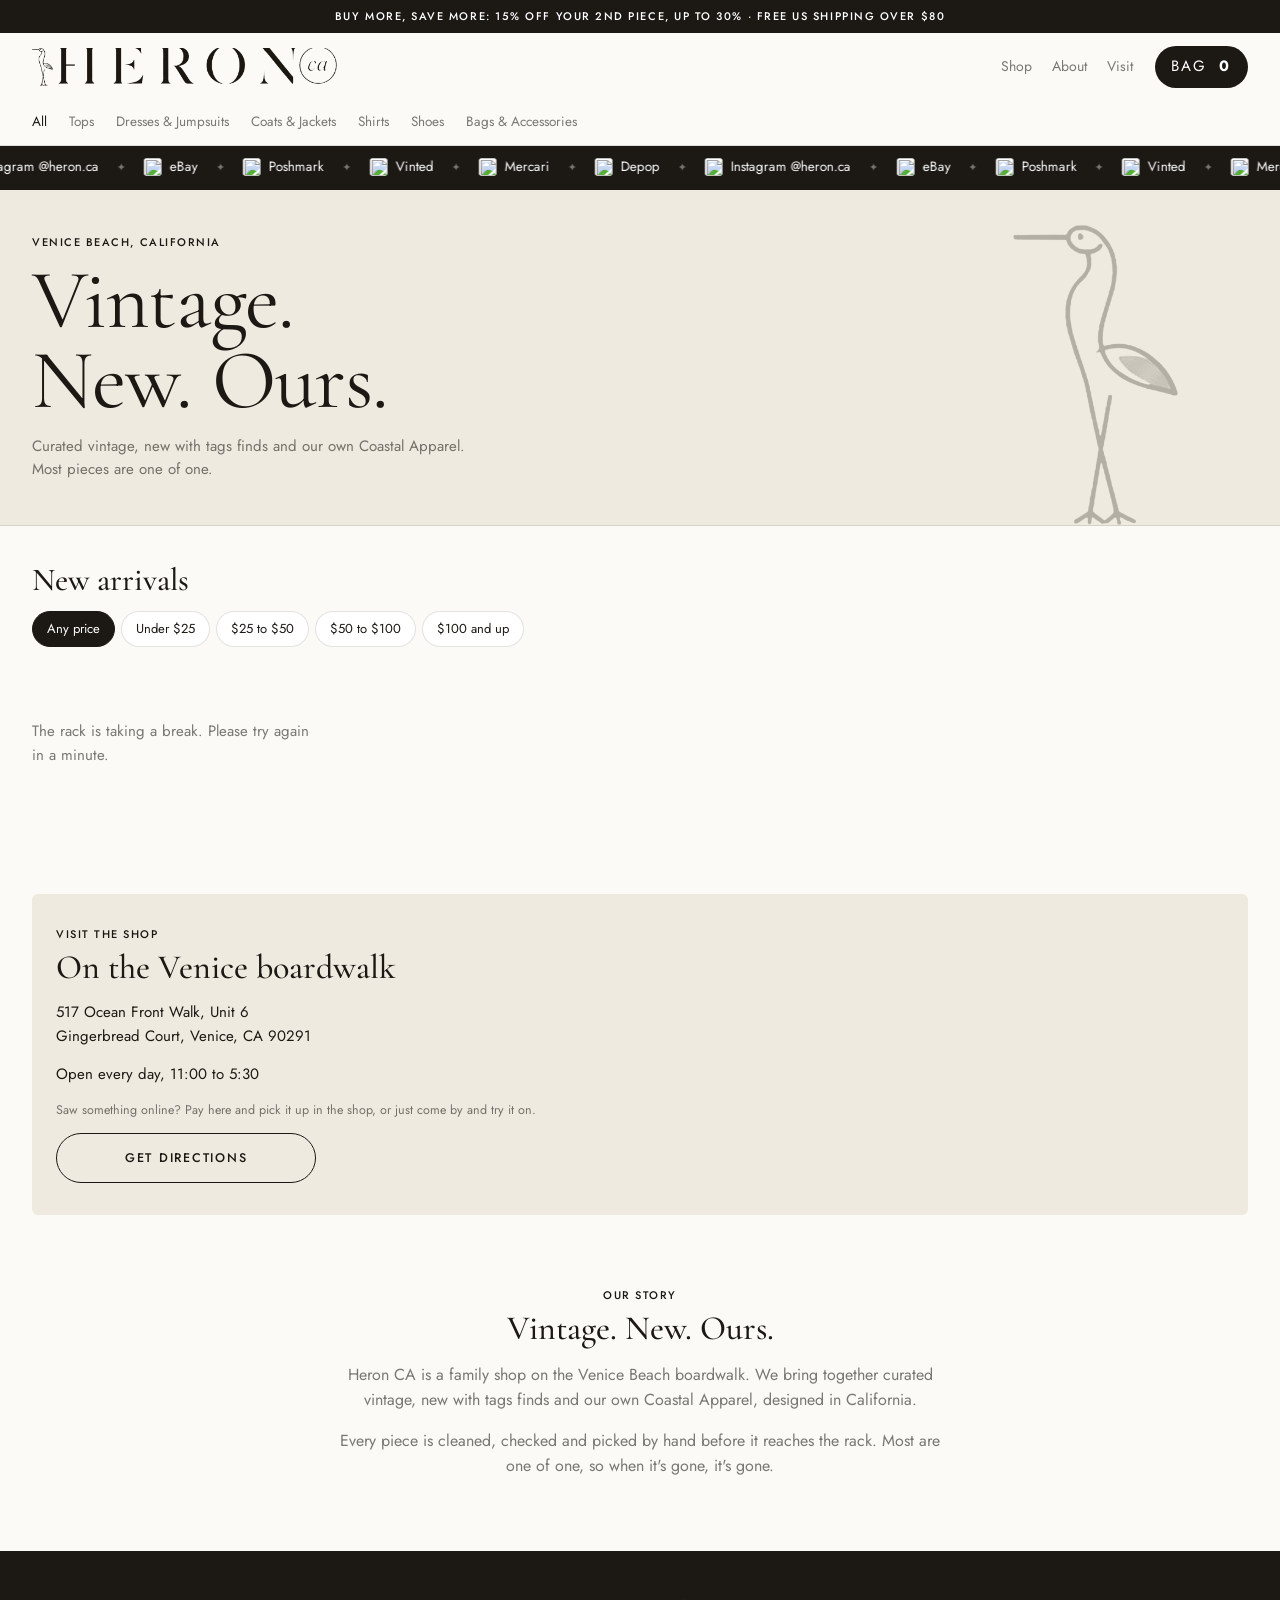
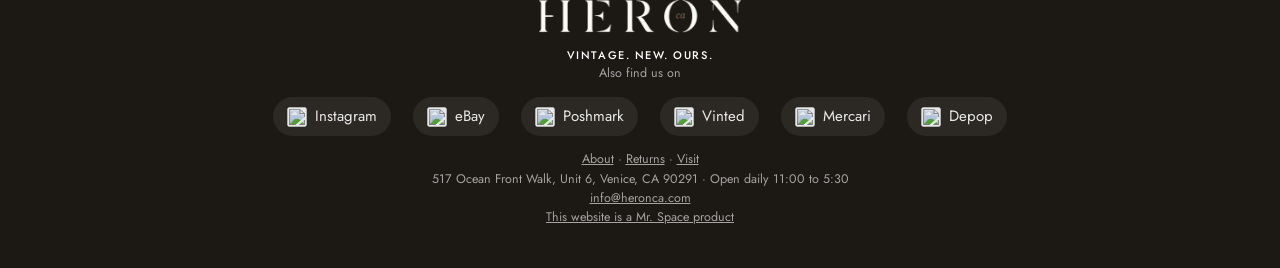
==== index.html @ b216707e "Add Mr. Space website credit, shared editor export and verified admin session bridge" ====
<!doctype html>
<html lang="en"><head><meta charset="utf-8"><meta name="viewport" content="width=device-width,initial-scale=1">
<title>Heron CA · Vintage. New. Ours. · Venice Beach</title>
<meta name="description" content="Curated vintage, new with tags finds and our own Coastal Apparel. Shop online or visit our shop on the Venice Beach boardwalk.">
<link rel="icon" href="/assets/heron-ca.png">
<link rel="preconnect" href="https://fonts.googleapis.com"><link rel="preconnect" href="https://fonts.gstatic.com" crossorigin>
<link href="https://fonts.googleapis.com/css2?family=Cormorant+Garamond:wght@400;500&family=Jost:wght@400;500&display=swap" rel="stylesheet">
<link rel="stylesheet" href="/assets/heron.css?v=13"></head>
<body>
<section class="hero" id="hero"><div class="wrap"><div class="caps">Venice Beach, California</div>
  <h1>Vintage.<br>New. Ours.</h1><p>Curated vintage, new with tags finds and our own Coastal Apparel. Most pieces are one of one.</p>
  <img class="bird" src="/assets/heron-bird.png" alt=""></div></section>
<main class="wrap">
  <div class="head"><h2 id="title">New arrivals</h2><span class="small" id="count"></span></div>
  <div style="display:flex;gap:6px;flex-wrap:wrap;margin-bottom:18px" id="bands"></div>
  <div class="grid" id="grid"><p class="empty">Loading the rack…</p></div>

  <div id="aerial" hidden style="margin:72px 0 -48px"></div>
  <section class="visit" id="visit">
    <div><div class="caps">Visit the shop</div><h2>On the Venice boardwalk</h2>
      <p>517 Ocean Front Walk, Unit 6<br>Gingerbread Court, Venice, CA 90291</p>
      <p>Open every day, 11:00 to 5:30</p>
      <p class="small">Saw something online? Pay here and pick it up in the shop, or just come by and try it on.</p>
      <a class="btn alt" style="max-width:260px" target="_blank" rel="noopener" href="https://maps.google.com/?q=517+Ocean+Front+Walk+Venice+CA+90291">Get directions</a></div>
    <iframe loading="lazy" title="Map" src="https://maps.google.com/maps?q=517%20Ocean%20Front%20Walk%2C%20Venice%2C%20CA%2090291&z=16&output=embed"></iframe>
  </section>

  <section class="story" id="story"><div class="caps">Our story</div><h2>Vintage. New. Ours.</h2>
    <p>Heron CA is a family shop on the Venice Beach boardwalk. We bring together curated vintage, new with tags finds and our own Coastal Apparel, designed in California.</p>
    <p>Every piece is cleaned, checked and picked by hand before it reaches the rack. Most are one of one, so when it's gone, it's gone.</p>
  </section>
</main>
<script src="/assets/heron.js?v=14-mrspace"></script>
<script>
chrome();
const q = new URLSearchParams(location.search), cat = q.get("c") || "", band = q.get("p") || "";
const BANDS = [["", "Any price"], ["u25", "Under $25"], ["25-50", "$25 to $50"], ["50-100", "$50 to $100"], ["100", "$100 and up"]];
const inBand = (c) => !band || (band === "u25" ? c < 2500 : band === "25-50" ? c >= 2500 && c < 5000 : band === "50-100" ? c >= 5000 && c < 10000 : c >= 10000);
$("#bands").innerHTML = BANDS.map(([v, l]) => { const p = new URLSearchParams(q); v ? p.set("p", v) : p.delete("p"); return `<a class="chip${v === band ? " on" : ""}" href="?${p}">${l}</a>`; }).join("");
if (cat) { $("#title").textContent = cat; $("#hero").hidden = true; }
shop().then((s) => {
  const list = s.items.filter((x) => (!cat || x.category === cat) && inBand(x.site_price));
  $("#count").textContent = `${list.filter((x) => !x.sold).length} pieces · ${s.discount}% off online, multi-buy deals in your bag`;
  $("#grid").innerHTML = list.length ? list.map(card).join("") : `<p class="empty">Nothing here right now. New pieces land every week.</p>`;
}).catch(() => ($("#grid").innerHTML = `<p class="empty">The rack is taking a break. Please try again in a minute.</p>`));
</script>
</body></html>
---- assets/heron.css ----
:root{--ink:#1C1915;--paper:#FBFAF7;--sand:#EFEADF;--brick:#9C3A2C;--line:rgba(28,25,21,.12);--muted:rgba(28,25,21,.58)}
*{box-sizing:border-box}html,body{margin:0}
body{background:var(--paper);color:var(--ink);font:400 15px/1.55 'Jost',system-ui,sans-serif;-webkit-font-smoothing:antialiased}
a{color:inherit}img{display:block;max-width:100%}
.serif{font-family:'Cormorant Garamond',Georgia,serif}
.caps{text-transform:uppercase;letter-spacing:.14em;font-size:11px;font-weight:500}
.wrap{max-width:1280px;margin:0 auto;padding:0 16px}
@media(min-width:760px){.wrap{padding:0 32px}}

/* header */
.strip{background:var(--ink);color:#fff;text-align:center;padding:8px 12px}
header.top{position:sticky;top:0;z-index:20;background:rgba(251,250,247,.92);backdrop-filter:blur(10px);-webkit-backdrop-filter:blur(10px);border-bottom:1px solid var(--line)}
.bar{display:flex;align-items:center;justify-content:space-between;gap:16px;height:68px}
.logo img{height:38px;width:auto}
@media(max-width:420px){.logo img{height:26px}}
.bag{background:var(--ink);color:#fff;border:0;border-radius:999px;padding:9px 16px;font:inherit;cursor:pointer}
.bag b{display:inline-block;min-width:14px;margin-left:4px}
nav.cats{display:flex;gap:22px;overflow-x:auto;padding:0 16px;scrollbar-width:none;max-width:1280px;margin:0 auto;height:44px;align-items:center}
@media(min-width:760px){nav.cats{padding:0 32px}}
nav.cats::-webkit-scrollbar{display:none}
nav.cats a{flex:none;text-decoration:none;font-size:13.5px;color:var(--muted);padding:12px 0;border-bottom:2px solid transparent;white-space:nowrap}
nav.cats a.on,nav.cats a:hover{color:var(--ink);border-bottom-color:var(--ink)}
.chip{flex:none;text-decoration:none;border:1px solid var(--line);background:#fff;border-radius:999px;padding:7px 14px;font:inherit;font-size:13px;cursor:pointer;color:var(--ink);white-space:nowrap}
.chip.on{background:var(--ink);color:#fff;border-color:var(--ink)}

/* hero */
.hero{position:relative;overflow:hidden;background:var(--sand);border-bottom:1px solid var(--line)}
.hero .wrap{position:relative;padding-top:44px;padding-bottom:44px;min-height:240px;display:flex;flex-direction:column;justify-content:center}
.hero h1{font-family:'Cormorant Garamond',Georgia,serif;font-weight:400;font-size:clamp(40px,7vw,84px);line-height:.95;margin:10px 0 14px;letter-spacing:-.01em}
.hero p{margin:0;max-width:440px;color:var(--muted)}
.hero .bird{position:absolute;right:-10px;bottom:0;height:230px;width:auto;opacity:.18;pointer-events:none}
@media(min-width:760px){.hero .bird{right:8%;bottom:0;height:300px;opacity:.28}}

/* grid */
.head{display:flex;align-items:flex-end;justify-content:space-between;gap:12px;margin:36px 0 14px;flex-wrap:wrap}
.head h1,.head h2{font-family:'Cormorant Garamond',Georgia,serif;font-weight:500;font-size:32px;line-height:1.1;margin:0}
.grid{display:grid;grid-template-columns:repeat(2,minmax(0,1fr));gap:26px 10px}
@media(min-width:760px){.grid{grid-template-columns:repeat(3,minmax(0,1fr));gap:40px 18px}}
@media(min-width:1100px){.grid{grid-template-columns:repeat(4,minmax(0,1fr))}}
.card{text-decoration:none;display:block}
.ph{position:relative;aspect-ratio:4/5;background:var(--sand);overflow:hidden;border-radius:4px}
.ph img{width:100%;height:100%;object-fit:cover;transition:transform .6s ease,opacity .4s}
.ph img+img{position:absolute;inset:0;opacity:0}
.card:hover .ph img+img{opacity:1}
.card:hover .ph img:first-child{transform:scale(1.02)}
.badge{position:absolute;left:10px;top:10px;background:#fff;padding:4px 9px;border-radius:999px}
.badge.sold{background:var(--brick);color:#fff}
.card .t{margin:10px 0 3px;font-size:14px;line-height:1.35;display:-webkit-box;-webkit-line-clamp:2;-webkit-box-orient:vertical;overflow:hidden}
.card .m{font-size:13px;color:var(--muted)}
.price b{font-weight:500;color:var(--ink)}.price s{color:var(--muted);font-size:12.5px;margin-left:6px}
.card.is-sold{opacity:.55}
.empty{padding:40px 0;color:var(--muted)}

/* sections */
.visit{display:grid;gap:0;margin:72px 0;border-radius:6px;overflow:hidden;background:var(--sand)}
@media(min-width:760px){.visit{grid-template-columns:1fr 1.3fr}}
.visit>div{padding:32px 24px}
.visit iframe{width:100%;height:100%;min-height:300px;border:0;filter:grayscale(.85) contrast(1.05);display:block}
.visit h2,.story h2{font-family:'Cormorant Garamond',Georgia,serif;font-weight:500;font-size:34px;margin:6px 0 12px;line-height:1.1}
.story{max-width:620px;margin:0 auto 72px;text-align:center}
.story p{font-size:16px;color:var(--muted)}
footer{background:var(--ink);color:#fff;padding:48px 0 40px;text-align:center}
footer .logo-f{height:34px;width:auto;margin:0 auto 14px}
footer .links{display:flex;flex-wrap:wrap;justify-content:center;gap:8px 22px;margin:14px 0}
footer .links a{text-decoration:none;opacity:.9}
footer .links a:hover{opacity:1;text-decoration:underline}
footer .small{color:rgba(255,255,255,.6)}
.small{font-size:12.5px;color:var(--muted)}

/* buttons */
.btn{display:block;width:100%;border:1px solid var(--ink);background:var(--ink);color:#fff;padding:15px 18px;font:500 12.5px 'Jost',sans-serif;letter-spacing:.14em;text-transform:uppercase;cursor:pointer;text-align:center;text-decoration:none;border-radius:999px}
.btn.alt{background:transparent;color:var(--ink)}
.btn.red{background:var(--brick);border-color:var(--brick)}
.btn[disabled]{opacity:.45;cursor:not-allowed}

/* item page */
.item{display:grid;gap:22px;margin:24px 0 64px}
@media(min-width:860px){.item{grid-template-columns:1.3fr 1fr;gap:56px}.info{position:sticky;top:130px;align-self:start}}
.gal{display:flex;overflow-x:auto;scroll-snap-type:x mandatory;gap:8px;scrollbar-width:none;border-radius:4px}
.gal::-webkit-scrollbar{display:none}
.gal img{flex:none;width:100%;aspect-ratio:4/5;object-fit:cover;scroll-snap-align:start;background:var(--sand)}
@media(min-width:860px){.gal{display:grid;grid-template-columns:1fr 1fr;overflow:visible}.gal img{width:100%}.gal img:first-child{grid-column:1/-1}.dots{display:none!important}}
.dots{display:flex;gap:6px;justify-content:center;margin-top:10px}
.dots i{width:6px;height:6px;border-radius:50%;background:var(--line)}.dots i.on{background:var(--ink)}
.info h1{font-family:'Cormorant Garamond',Georgia,serif;font-weight:500;font-size:36px;line-height:1.08;margin:8px 0 12px}
.info .price{font-size:20px;margin-bottom:6px}
.info .desc{white-space:pre-line;margin:20px 0;border-top:1px solid var(--line);padding-top:16px}
.info .stack{display:grid;gap:10px;margin-top:20px}
.ooo{display:inline-block;border:1px solid var(--ink);padding:3px 10px;margin-right:8px;border-radius:999px}

/* drawer */
.drawer{position:fixed;inset:0;z-index:50;display:none}
.drawer.open{display:block}
.drawer .shade{position:absolute;inset:0;background:rgba(28,25,21,.45)}
.drawer .panel{position:absolute;right:0;top:0;bottom:0;width:min(420px,100%);background:var(--paper);padding:20px 16px;display:flex;flex-direction:column;gap:14px}
.drawer .rows{flex:1;overflow:auto;display:grid;gap:12px;align-content:start}
.row{display:grid;grid-template-columns:64px 1fr auto;gap:10px;align-items:center;font-size:14px}
.row img{width:64px;aspect-ratio:4/5;object-fit:cover;border-radius:3px}
.row button{background:none;border:0;color:var(--muted);cursor:pointer;font:inherit}
.sum div{display:flex;justify-content:space-between;margin:3px 0}
.toast{position:fixed;left:50%;bottom:22px;transform:translateX(-50%);background:var(--ink);color:#fff;padding:10px 18px;z-index:60;display:none;border-radius:999px}
.plat{display:inline-flex;align-items:center;gap:8px;background:rgba(255,255,255,.08);padding:8px 14px;border-radius:999px}
.plat img{width:20px;height:20px;border-radius:4px;background:#fff}
.sum .nudge{display:block;background:var(--sand);padding:10px 12px;border-radius:8px;margin-bottom:8px;font-size:14px}
.multi{background:var(--sand);border-radius:8px;padding:12px 14px;margin-top:14px;font-size:13.5px}
.right{display:flex;align-items:center;gap:22px}
.menu{display:flex;gap:20px;font-size:14px}
.menu a{text-decoration:none;color:var(--muted)}.menu a:hover{color:var(--ink)}
@media(max-width:560px){.menu{gap:12px;font-size:13px}.menu a:last-child{display:none}.right{gap:12px}}
.marquee{overflow:hidden;background:var(--ink);color:#fff;border-bottom:1px solid var(--line)}
.marquee .track{display:flex;width:max-content;will-change:transform}
.marquee a{display:inline-flex;align-items:center;gap:8px;padding:11px 18px;text-decoration:none;font-size:13.5px;white-space:nowrap}
.marquee a:hover{text-decoration:underline}
.marquee img{border-radius:4px;background:#fff}
.marquee .dot{opacity:.4;align-self:center;font-size:11px}
@keyframes heron-slide{from{transform:translateX(0)}to{transform:translateX(-50%)}}

.about h1{font-family:'Cormorant Garamond',Georgia,serif;font-weight:400;font-size:clamp(40px,6vw,72px);line-height:1;margin:10px 0 18px}
.about .lead{font-size:18px;max-width:640px;color:var(--muted)}
.about section{padding:48px 0;border-top:1px solid var(--line)}
.about h2{font-family:'Cormorant Garamond',Georgia,serif;font-weight:500;font-size:34px;line-height:1.1;margin:6px 0 14px}
.about p{max-width:640px}
.cols{display:grid;gap:18px}
@media(min-width:760px){.cols{grid-template-columns:repeat(3,1fr)}}
.box{background:var(--sand);border-radius:8px;padding:20px}
.box h3{margin:0 0 6px;font-weight:500;font-size:16px}
.box p{margin:0;color:var(--muted);font-size:14px}
.stats{display:flex;flex-wrap:wrap;gap:28px;margin-top:22px}
.stats b{display:block;font-family:'Cormorant Garamond',Georgia,serif;font-size:28px;font-weight:500}
.bag{white-space:nowrap}
@media(max-width:560px){.logo img{height:22px}.bag{padding:8px 12px}.hero .bird{opacity:.09}}

/* hero aerial video background */
.hero .wrap{z-index:2}
.hero-bg{position:absolute;inset:0;width:100%;height:100%;object-fit:cover;z-index:0;opacity:0;transform:scale(1.08);transition:opacity 1.6s ease;animation:heroDrift 40s ease-in-out infinite alternate}
.hero-shade{position:absolute;inset:0;z-index:1;opacity:0;transition:opacity 1.6s ease;background:linear-gradient(90deg,var(--sand) 0%,rgba(0,0,0,0) 72%),linear-gradient(0deg,rgba(0,0,0,.08),rgba(0,0,0,0) 40%)}
.hero.has-video .hero-bg{opacity:1}.hero.has-video .hero-shade{opacity:.92}
.hero.has-video .wrap{min-height:min(62vh,520px)}
.hero.has-video .bird{opacity:.5;filter:drop-shadow(0 6px 18px rgba(0,0,0,.25))}
.hero-credit{position:absolute;right:10px;bottom:6px;z-index:2;font-size:10px;color:#fff;opacity:.75;text-shadow:0 1px 2px rgba(0,0,0,.5)}
@keyframes heroDrift{from{transform:scale(1.08) rotate(-.6deg)}to{transform:scale(1.16) rotate(.6deg)}}
@media(max-width:560px){.hero-shade{background:linear-gradient(0deg,var(--sand) 8%,rgba(0,0,0,0) 75%)}.hero.has-video .wrap{justify-content:flex-end}.hero.has-video .bird{opacity:.35}}
@media(prefers-reduced-motion:reduce){.hero-bg{animation:none}}
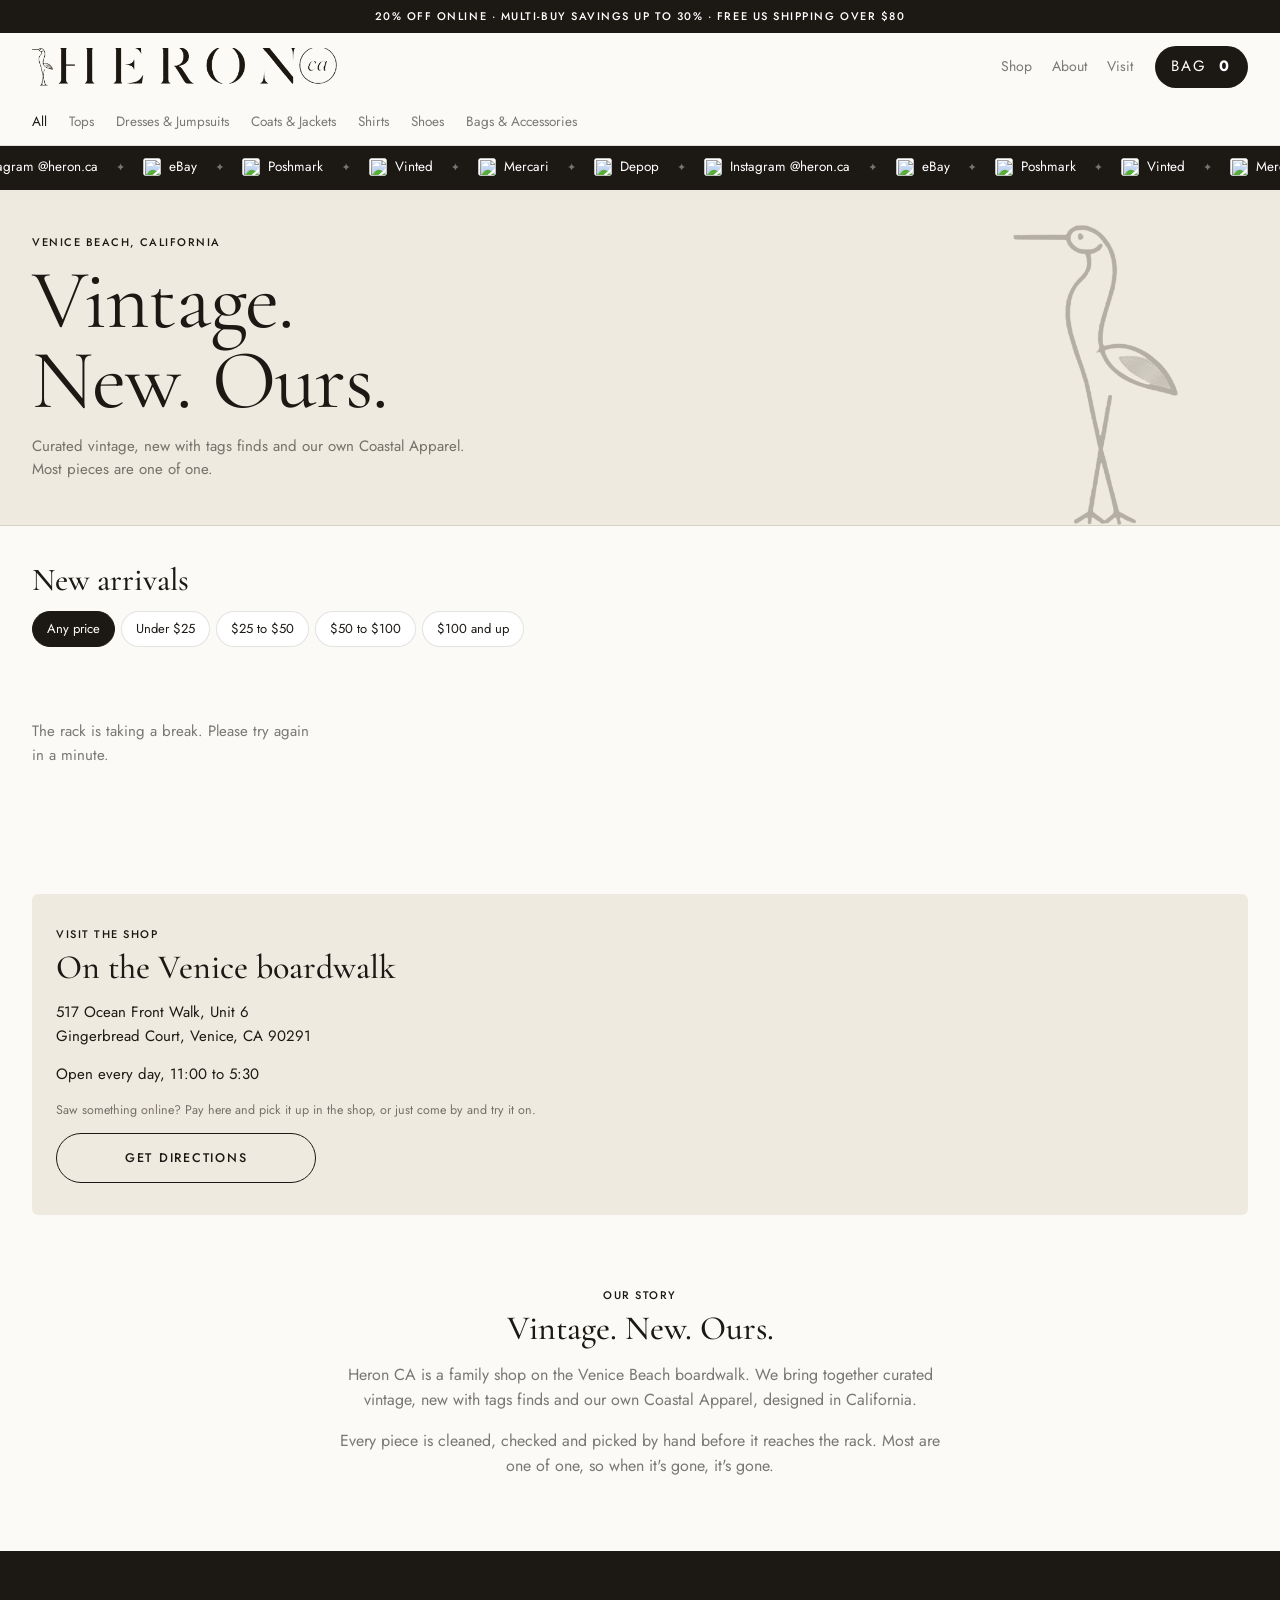
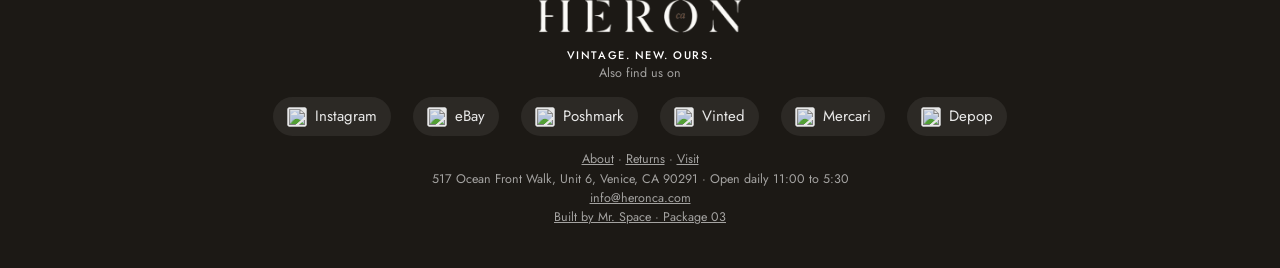
==== commit 49d32af7: "Refresh shared pricing script for 20 percent online discount" ====
--- a/index.html
+++ b/index.html
@@ -30,7 +30,7 @@
     <p>Every piece is cleaned, checked and picked by hand before it reaches the rack. Most are one of one, so when it's gone, it's gone.</p>
   </section>
 </main>
-<script src="/assets/heron.js?v=14-mrspace"></script>
+<script src="/assets/heron.js?v=14"></script>
 <script>
 chrome();
 const q = new URLSearchParams(location.search), cat = q.get("c") || "", band = q.get("p") || "";
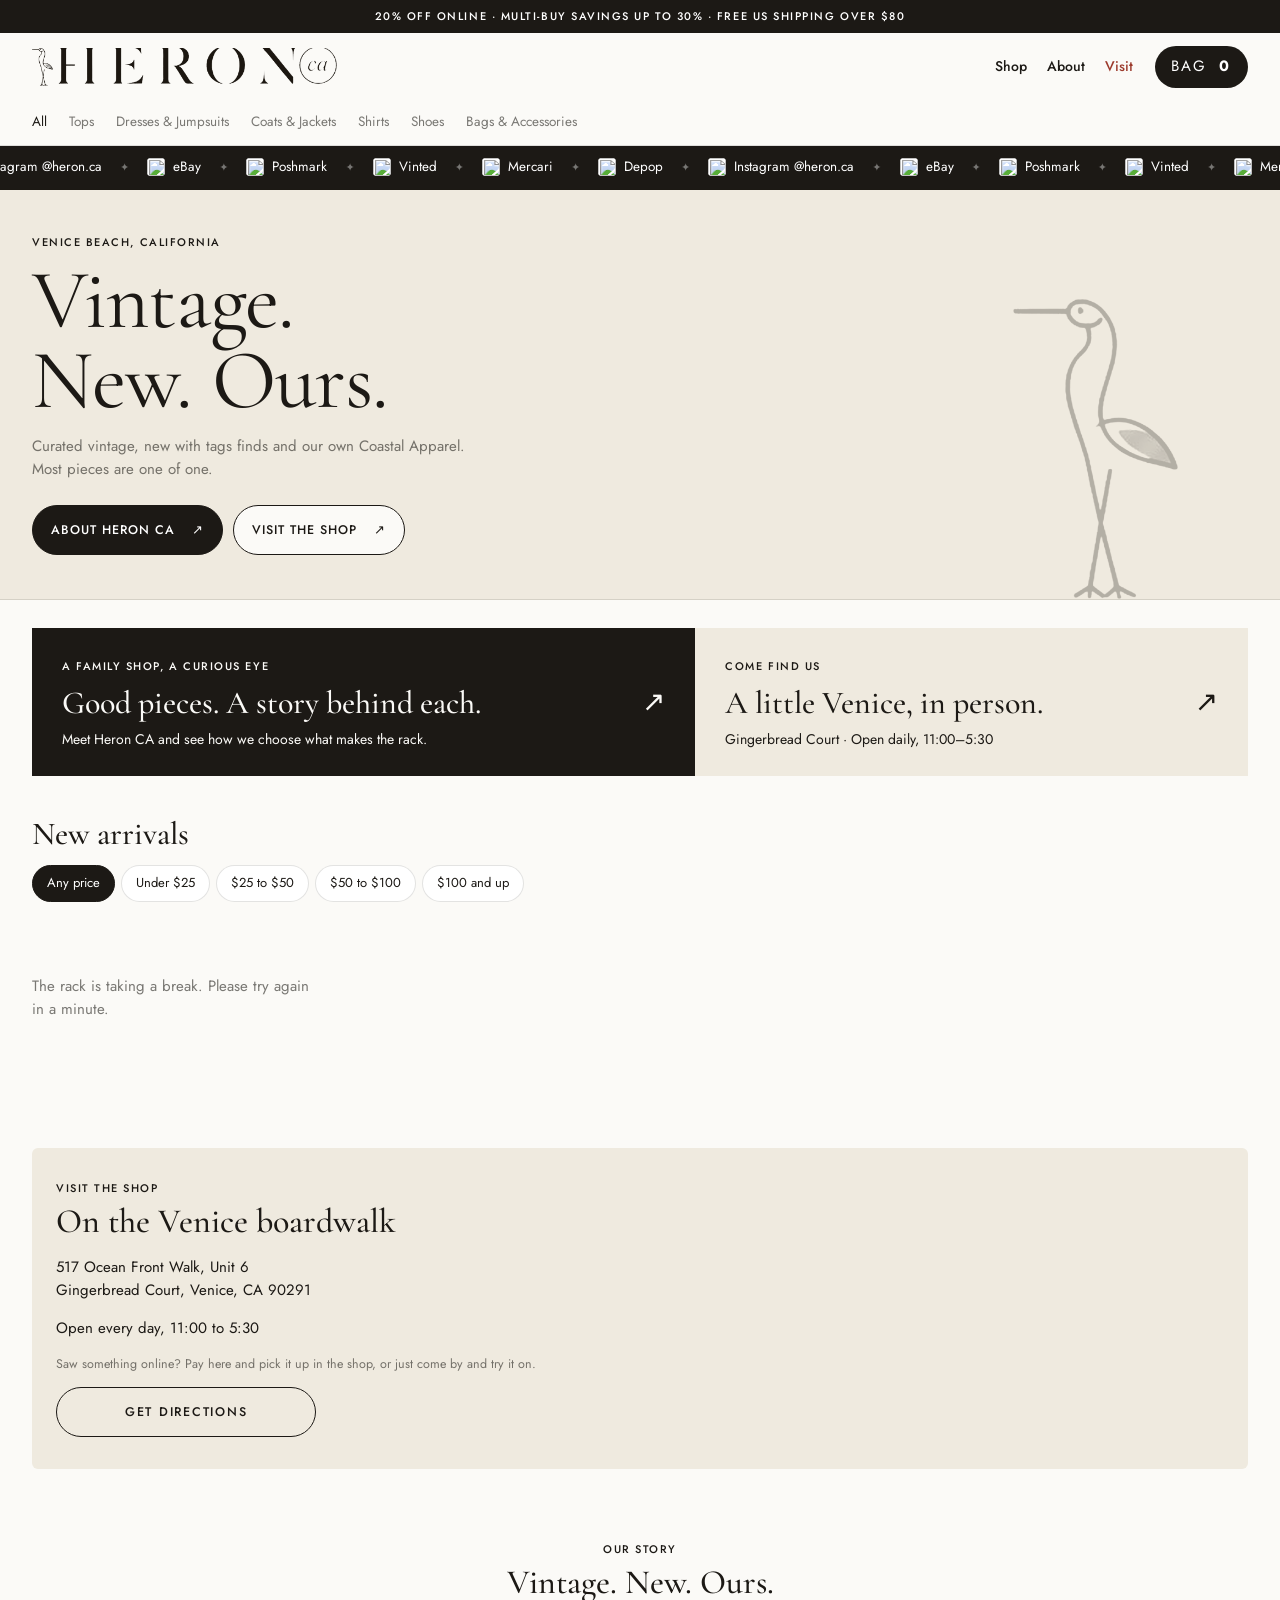
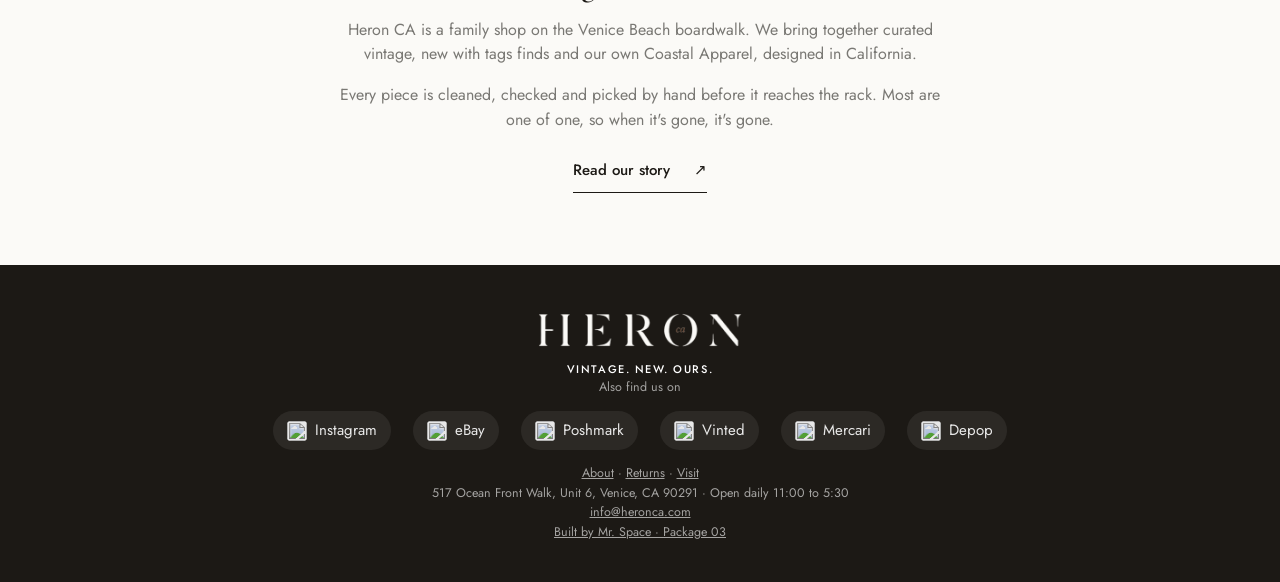
==== commit 4c2f34a6: "Improve About page and make About and Visit prominent on homepage" ====
--- a/index.html
+++ b/index.html
@@ -5,12 +5,18 @@
 <link rel="icon" href="/assets/heron-ca.png">
 <link rel="preconnect" href="https://fonts.googleapis.com"><link rel="preconnect" href="https://fonts.gstatic.com" crossorigin>
 <link href="https://fonts.googleapis.com/css2?family=Cormorant+Garamond:wght@400;500&family=Jost:wght@400;500&display=swap" rel="stylesheet">
-<link rel="stylesheet" href="/assets/heron.css?v=13"></head>
-<body>
+<link rel="stylesheet" href="/assets/heron.css?v=13">
+<link rel="stylesheet" href="/assets/editorial.css?v=1"></head>
+<body class="home-page">
 <section class="hero" id="hero"><div class="wrap"><div class="caps">Venice Beach, California</div>
   <h1>Vintage.<br>New. Ours.</h1><p>Curated vintage, new with tags finds and our own Coastal Apparel. Most pieces are one of one.</p>
+  <div class="hero-actions"><a class="btn" href="/about.html">About Heron CA <span aria-hidden="true">↗</span></a><a class="btn alt" href="/about.html#visit">Visit the shop <span aria-hidden="true">↗</span></a></div>
   <img class="bird" src="/assets/heron-bird.png" alt=""></div></section>
 <main class="wrap">
+  <nav class="home-discover" aria-label="Discover Heron CA">
+    <a href="/about.html"><div><span class="caps">A family shop, a curious eye</span><h2>Good pieces. A story behind each.</h2><p>Meet Heron CA and see how we choose what makes the rack.</p></div><span class="discover-arrow" aria-hidden="true">↗</span></a>
+    <a href="/about.html#visit"><div><span class="caps">Come find us</span><h2>A little Venice, in person.</h2><p>Gingerbread Court · Open daily, 11:00–5:30</p></div><span class="discover-arrow" aria-hidden="true">↗</span></a>
+  </nav>
   <div class="head"><h2 id="title">New arrivals</h2><span class="small" id="count"></span></div>
   <div style="display:flex;gap:6px;flex-wrap:wrap;margin-bottom:18px" id="bands"></div>
   <div class="grid" id="grid"><p class="empty">Loading the rack…</p></div>
@@ -28,6 +34,7 @@
   <section class="story" id="story"><div class="caps">Our story</div><h2>Vintage. New. Ours.</h2>
     <p>Heron CA is a family shop on the Venice Beach boardwalk. We bring together curated vintage, new with tags finds and our own Coastal Apparel, designed in California.</p>
     <p>Every piece is cleaned, checked and picked by hand before it reaches the rack. Most are one of one, so when it's gone, it's gone.</p>
+    <a class="text-link" href="/about.html">Read our story <span aria-hidden="true">↗</span></a>
   </section>
 </main>
 <script src="/assets/heron.js?v=14"></script>
@@ -37,7 +44,7 @@
 const BANDS = [["", "Any price"], ["u25", "Under $25"], ["25-50", "$25 to $50"], ["50-100", "$50 to $100"], ["100", "$100 and up"]];
 const inBand = (c) => !band || (band === "u25" ? c < 2500 : band === "25-50" ? c >= 2500 && c < 5000 : band === "50-100" ? c >= 5000 && c < 10000 : c >= 10000);
 $("#bands").innerHTML = BANDS.map(([v, l]) => { const p = new URLSearchParams(q); v ? p.set("p", v) : p.delete("p"); return `<a class="chip${v === band ? " on" : ""}" href="?${p}">${l}</a>`; }).join("");
-if (cat) { $("#title").textContent = cat; $("#hero").hidden = true; }
+if (cat) { $("#title").textContent = cat; $("#hero").hidden = true; $(".home-discover").hidden = true; }
 shop().then((s) => {
   const list = s.items.filter((x) => (!cat || x.category === cat) && inBand(x.site_price));
   $("#count").textContent = `${list.filter((x) => !x.sold).length} pieces · ${s.discount}% off online, multi-buy deals in your bag`;
--- a/assets/editorial.css
+++ b/assets/editorial.css
@@ -0,0 +1,97 @@
+/* Editorial layouts use the existing Heron palette and typefaces. */
+a:focus-visible,button:focus-visible{outline:2px solid var(--brick);outline-offset:5px}
+.menu a{color:var(--ink);font-weight:500;padding:10px 0}
+.menu a[href="/about.html#visit"]{color:var(--brick)}
+.text-link{display:inline-flex;align-items:center;gap:24px;min-height:44px;text-decoration:none;border-bottom:1px solid currentColor;font-weight:500}
+.text-link span,.discover-arrow{transition:transform .2s ease}
+.text-link:hover span{transform:translate(3px,-3px)}
+.hero-actions{display:flex;flex-wrap:wrap;gap:10px;margin-top:24px;position:relative;z-index:3}
+.hero-actions .btn{width:auto;min-width:170px;letter-spacing:.08em}
+.hero-actions .btn.alt{background:var(--paper)}
+.hero-actions span{margin-left:12px}
+.home-discover{display:grid;grid-template-columns:1.2fr 1fr;margin:28px 0 40px;background:var(--sand)}
+.home-discover[hidden]{display:none}
+.home-discover>a{display:flex;align-items:center;justify-content:space-between;gap:24px;padding:26px 30px;text-decoration:none;transition:background .2s ease}
+.home-discover>a:first-child{background:var(--ink);color:var(--paper)}
+.home-discover>a:hover{background:#e5dece}
+.home-discover>a:first-child:hover{background:#342c24}
+.home-discover h2{font:500 clamp(24px,2.5vw,32px)/1.1 'Cormorant Garamond',Georgia,serif;margin:8px 0}
+.home-discover p{margin:0;font-size:14px}
+.discover-arrow{font-size:28px;flex:none}
+.home-discover>a:hover .discover-arrow{transform:translate(3px,-3px)}
+.about-page{--muted:#625b51}
+.about-page :is(section[id],main [id]){scroll-margin-top:140px}
+.about-hero{background:var(--sand)}
+.about-intro{display:grid;grid-template-columns:1.7fr 1fr;gap:64px;align-items:center;padding-top:64px;padding-bottom:64px}
+.about-intro-copy h1{font:400 clamp(44px,5.8vw,80px)/.98 'Cormorant Garamond',Georgia,serif;letter-spacing:-.025em;margin:18px 0 24px}
+.about-intro .lead{max-width:570px;font-size:18px;line-height:1.7;color:var(--muted);margin-bottom:22px}
+.about-emblem{align-self:stretch;display:flex;flex-direction:column;align-items:center;justify-content:center;background:var(--brick);color:var(--paper);padding:30px 20px;border-radius:180px 180px 0 0;min-height:350px}
+.about-emblem img{width:auto;height:210px;object-fit:contain;filter:brightness(0) invert(1);opacity:.8}
+.about-emblem p{font:400 32px/1.05 'Cormorant Garamond',Georgia,serif;text-align:center;margin:20px 0 0}
+.about-jump{display:flex;gap:32px;flex-wrap:wrap;padding-top:20px;padding-bottom:20px;border-bottom:1px solid var(--line)}
+.about-jump a{font-size:14px;text-decoration:none;padding:8px 0}
+.about-jump a:last-child{margin-left:auto;color:var(--brick);font-weight:500}
+.about-jump a:hover{text-decoration:underline;text-underline-offset:5px}
+.about section{padding:72px 0}
+.about h2{font-size:clamp(34px,3.6vw,48px);line-height:1.08;max-width:20ch;margin:12px 0 24px}
+.about p{font-size:16px;line-height:1.75}
+.about .small{font-size:13px;line-height:1.65}
+.about-story,.about-shopping,.about-returns,.about-care{display:grid;grid-template-columns:1fr 1.2fr;gap:32px 80px}
+.about-story{border-top:0!important}
+.section-copy>p:first-child{margin-top:0}
+.section-copy>p:last-child{margin-bottom:0}
+.section-copy p{max-width:60ch}
+.about .stats{grid-column:1/-1;display:grid;grid-template-columns:repeat(3,1fr);gap:28px;margin-top:12px;padding:32px 0 0;border-top:1px solid var(--line)}
+.about .stats b{font-size:clamp(25px,3vw,36px);line-height:1.15;margin-bottom:6px}
+.about-finds>h2{max-width:24ch}
+.find-list{margin-top:36px}
+.find-row{display:grid;grid-template-columns:1fr 1.2fr;gap:32px 80px;padding:26px 0;border-top:1px solid var(--line)}
+.find-row h3{font:500 32px/1.1 'Cormorant Garamond',Georgia,serif;margin:0}
+.find-row p{margin:0;color:var(--muted)}
+.about section.about-care{background:var(--ink);color:var(--paper);padding:48px;margin-bottom:0;border:0}
+.about-care .caps{color:#dbc6a9}
+.about-care h2{margin-bottom:0}
+.about-care p{color:#e1dacf}
+.shopping-list{display:grid;gap:28px}
+.shopping-row{padding-left:22px;border-left:2px solid var(--brick)}
+.shopping-row h3{font-weight:500;font-size:19px;line-height:1.3;margin:0 0 8px}
+.shopping-row p{margin:0;color:var(--muted)}
+.about-returns .section-heading h2{color:var(--brick)}
+.about-returns .section-copy{padding:28px;background:var(--sand)}
+.about-visit>h2{max-width:25ch}
+.about-visit .visit{margin:32px 0 0;border-radius:0;grid-template-columns:1fr 1.2fr}
+.about-visit .visit>div{padding:36px 40px}
+.about-visit .visit p:first-child{margin-top:0}
+.about-visit .visit b{font:500 30px 'Cormorant Garamond',Georgia,serif}
+.about .about-outro{text-align:center;padding:64px 0 80px}
+.about-outro h2{max-width:none;margin:0 0 24px;font-size:clamp(40px,5vw,64px)}
+@media(max-width:900px){
+  .about-intro{gap:32px}.about-story,.about-shopping,.about-returns,.about-care,.find-row{gap:28px 40px}
+  .home-discover>a{padding:24px}
+}
+@media(max-width:759px){
+  .about-intro{grid-template-columns:1fr;gap:32px;padding-top:40px;padding-bottom:36px}
+  .about-intro-copy h1{font-size:clamp(44px,9vw,64px)}
+  .about-intro .lead{font-size:16px}
+  .about-emblem{min-height:0;border-radius:0;padding:22px;flex-direction:row;gap:28px;justify-content:flex-start}
+  .about-emblem img{height:100px;width:auto}.about-emblem p{text-align:left;margin:0;font-size:30px}
+  .about-jump{gap:8px 24px;padding-top:12px;padding-bottom:12px}.about-jump a:last-child{margin-left:0}
+  .about section{padding:44px 0}
+  .about-story,.about-shopping,.about-returns,.about-care{grid-template-columns:1fr;gap:6px}
+  .about .stats{grid-template-columns:1fr;gap:20px;margin-top:24px;padding-top:24px}
+  .about .stats>div{display:flex;flex-wrap:wrap;align-items:baseline;justify-content:space-between;gap:6px 20px}
+  .about .stats b{font-size:28px;margin:0}
+  .find-list{margin-top:24px}.find-row{grid-template-columns:1fr;gap:12px;padding:24px 0}
+  .find-row h3{font-size:30px}.about section.about-care{padding:30px 24px;margin:0}
+  .about-care h2{margin-bottom:18px}.shopping-list{gap:24px}
+  .about-returns .section-copy{padding:24px}
+  .about-visit .visit{grid-template-columns:1fr}.about-visit .visit>div{padding:28px 24px}
+  .home-discover{grid-template-columns:1fr;margin:20px 0 32px}.home-discover>a{padding:22px}
+  .hero-actions .btn{min-width:0;flex:1;padding:14px 12px;font-size:11px}
+}
+@media(max-width:560px){
+  .bar{gap:8px}.right{gap:10px}.menu{gap:12px;font-size:12px}
+  .menu a:last-child{display:block}.logo img{height:20px}.bag{padding:8px 10px}
+}
+@media(max-width:359px){.bar{flex-wrap:wrap;height:auto;min-height:80px;padding-top:10px;padding-bottom:10px}.right{width:100%;justify-content:space-between}}
+@media(prefers-reduced-motion:reduce){.text-link span,.discover-arrow,.home-discover>a{transition:none}}
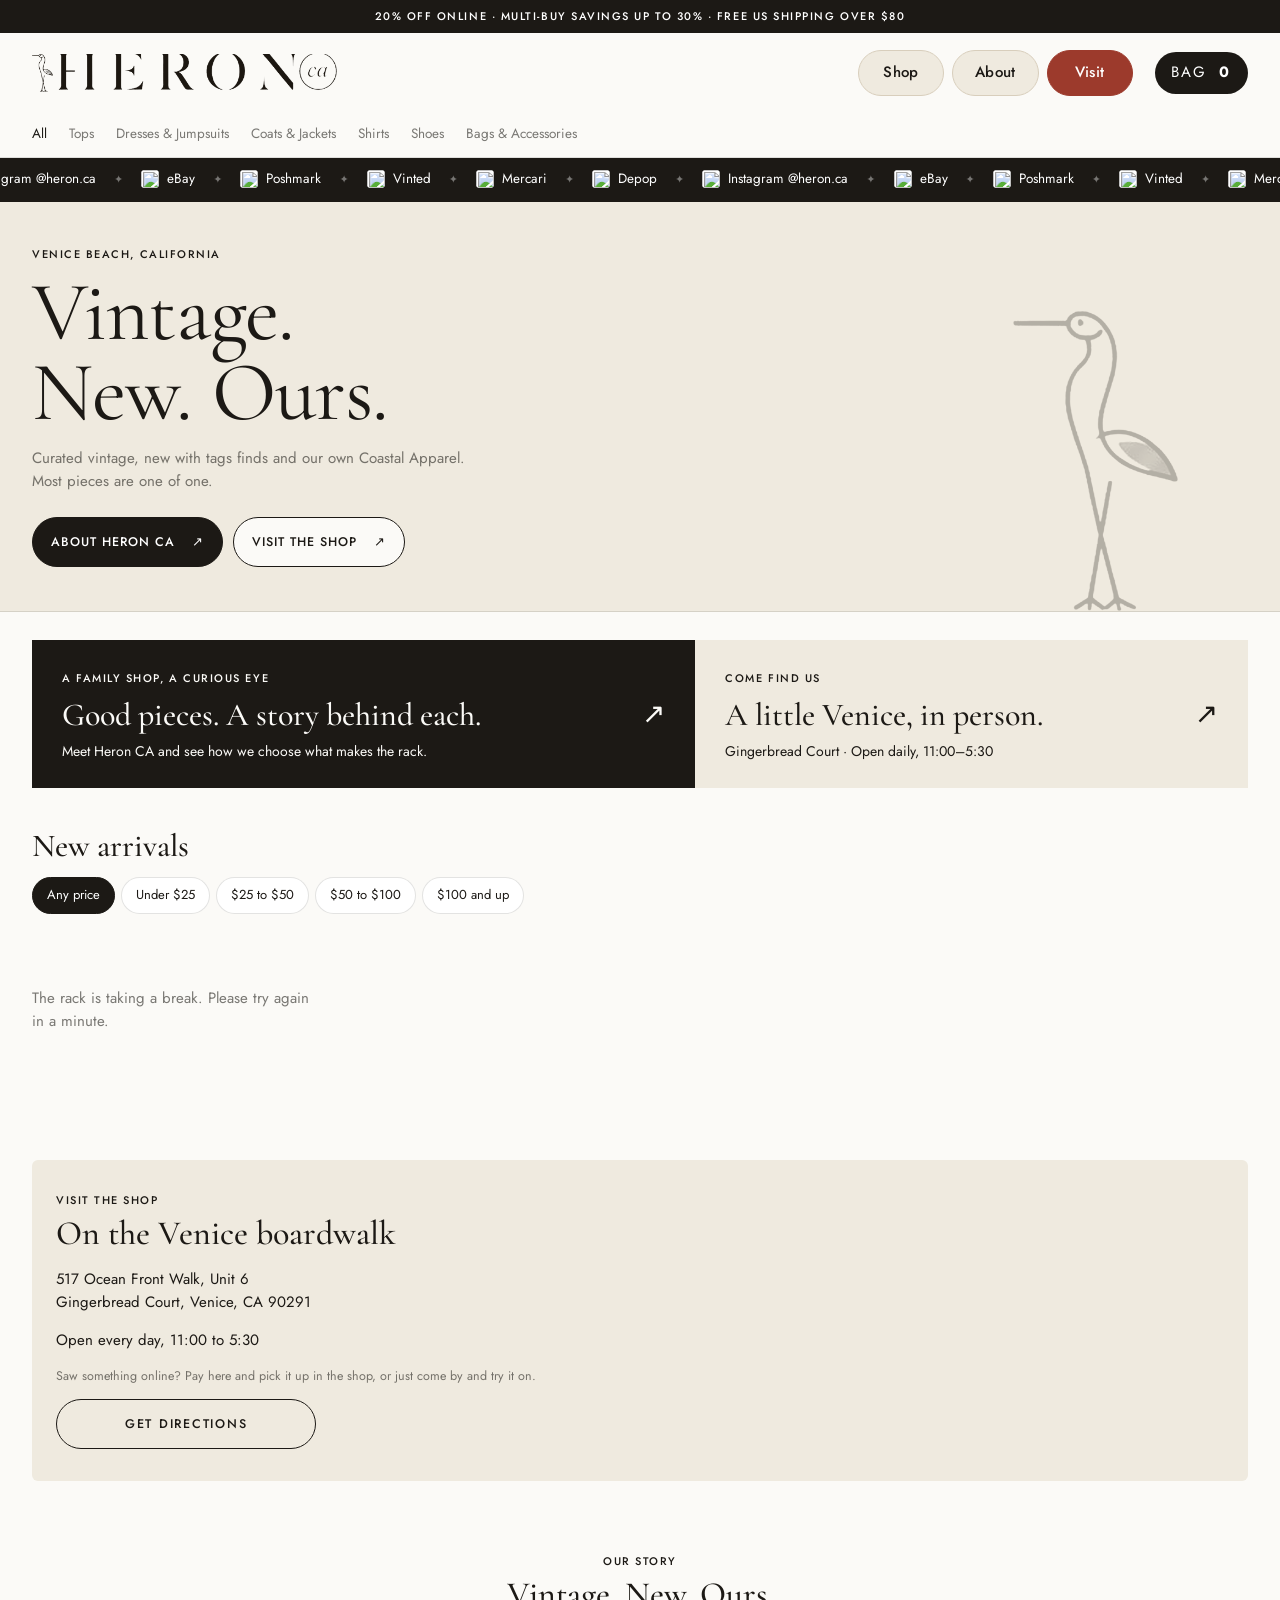
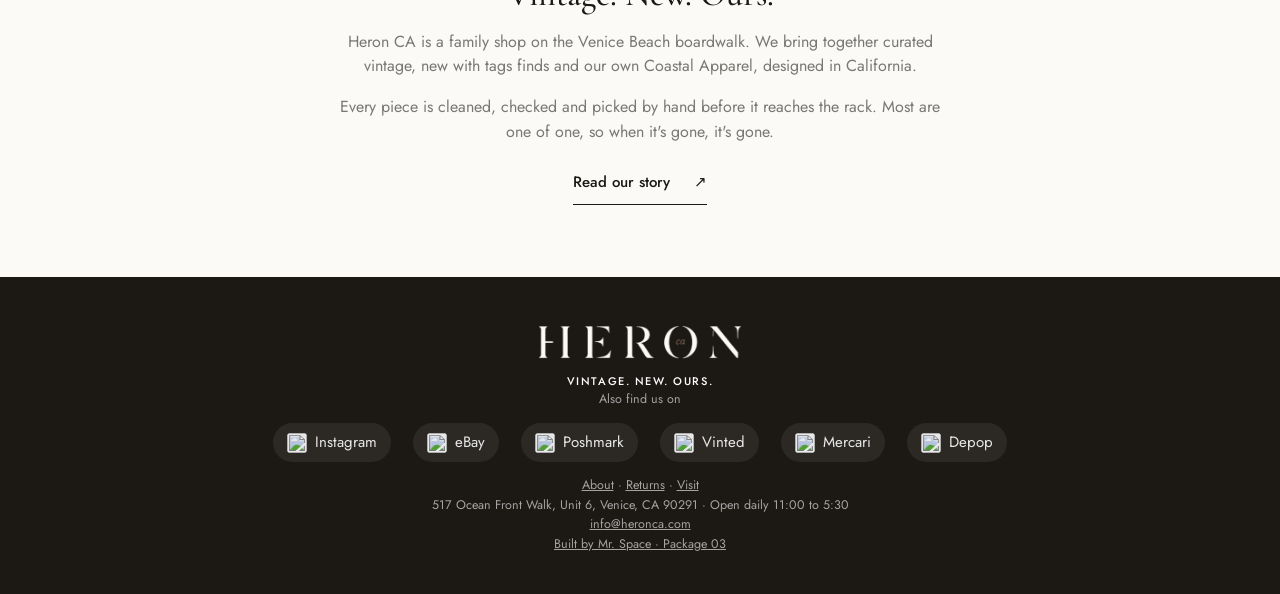
==== commit d8f19b8a: "Make Shop About and Visit prominent across storefront navigation" ====
--- a/index.html
+++ b/index.html
@@ -5,7 +5,7 @@
 <link rel="icon" href="/assets/heron-ca.png">
 <link rel="preconnect" href="https://fonts.googleapis.com"><link rel="preconnect" href="https://fonts.gstatic.com" crossorigin>
 <link href="https://fonts.googleapis.com/css2?family=Cormorant+Garamond:wght@400;500&family=Jost:wght@400;500&display=swap" rel="stylesheet">
-<link rel="stylesheet" href="/assets/heron.css?v=13">
+<link rel="stylesheet" href="/assets/heron.css?v=14">
 <link rel="stylesheet" href="/assets/editorial.css?v=1"></head>
 <body class="home-page">
 <section class="hero" id="hero"><div class="wrap"><div class="caps">Venice Beach, California</div>
--- a/assets/heron.css
+++ b/assets/heron.css
@@ -141,3 +141,24 @@
 @keyframes heroDrift{from{transform:scale(1.08) rotate(-.6deg)}to{transform:scale(1.16) rotate(.6deg)}}
 @media(max-width:560px){.hero-shade{background:linear-gradient(0deg,var(--sand) 8%,rgba(0,0,0,0) 75%)}.hero.has-video .wrap{justify-content:flex-end}.hero.has-video .bird{opacity:.35}}
 @media(prefers-reduced-motion:reduce){.hero-bg{animation:none}}
+
+/* Primary navigation stays prominent and touch-friendly on every storefront page. */
+header.top .bar{height:80px}
+header.top .menu{display:flex;gap:8px}
+header.top .menu a{display:inline-flex;align-items:center;justify-content:center;min-height:44px;min-width:86px;padding:10px 22px;border:1px solid #d8cebc;border-radius:999px;background:var(--sand);color:var(--ink);font-size:15px;font-weight:500;letter-spacing:.02em;text-decoration:none;transition:background .18s ease,border-color .18s ease}
+header.top .menu a:hover{background:#e1d7c6;border-color:var(--ink)}
+header.top .menu a[href="/about.html#visit"]{background:var(--brick);border-color:var(--brick);color:#fff}
+header.top .menu a[href="/about.html#visit"]:hover{background:#7d2e23;border-color:#7d2e23}
+header.top .menu a:focus-visible{outline:2px solid var(--ink);outline-offset:4px}
+section[id]{scroll-margin-top:144px}
+@media(max-width:640px){
+  header.top .bar{display:grid;grid-template-columns:1fr auto;gap:8px 12px;height:auto;min-height:116px;padding-top:10px;padding-bottom:10px}
+  header.top .logo{grid-column:1;grid-row:1;align-self:center}
+  header.top .logo img{height:28px;width:auto;max-width:100%}
+  header.top .right{display:contents}
+  header.top .bag{grid-column:2;grid-row:1;min-height:42px;padding:10px 16px}
+  header.top .menu{grid-column:1/-1;grid-row:2;display:grid;grid-template-columns:repeat(3,minmax(0,1fr));gap:8px;width:100%}
+  header.top .menu a{min-width:0;min-height:44px;padding:10px 12px;font-size:15px}
+  section[id],body.about-page section[id]{scroll-margin-top:184px}
+}
+@media(prefers-reduced-motion:reduce){header.top .menu a{transition:none}}
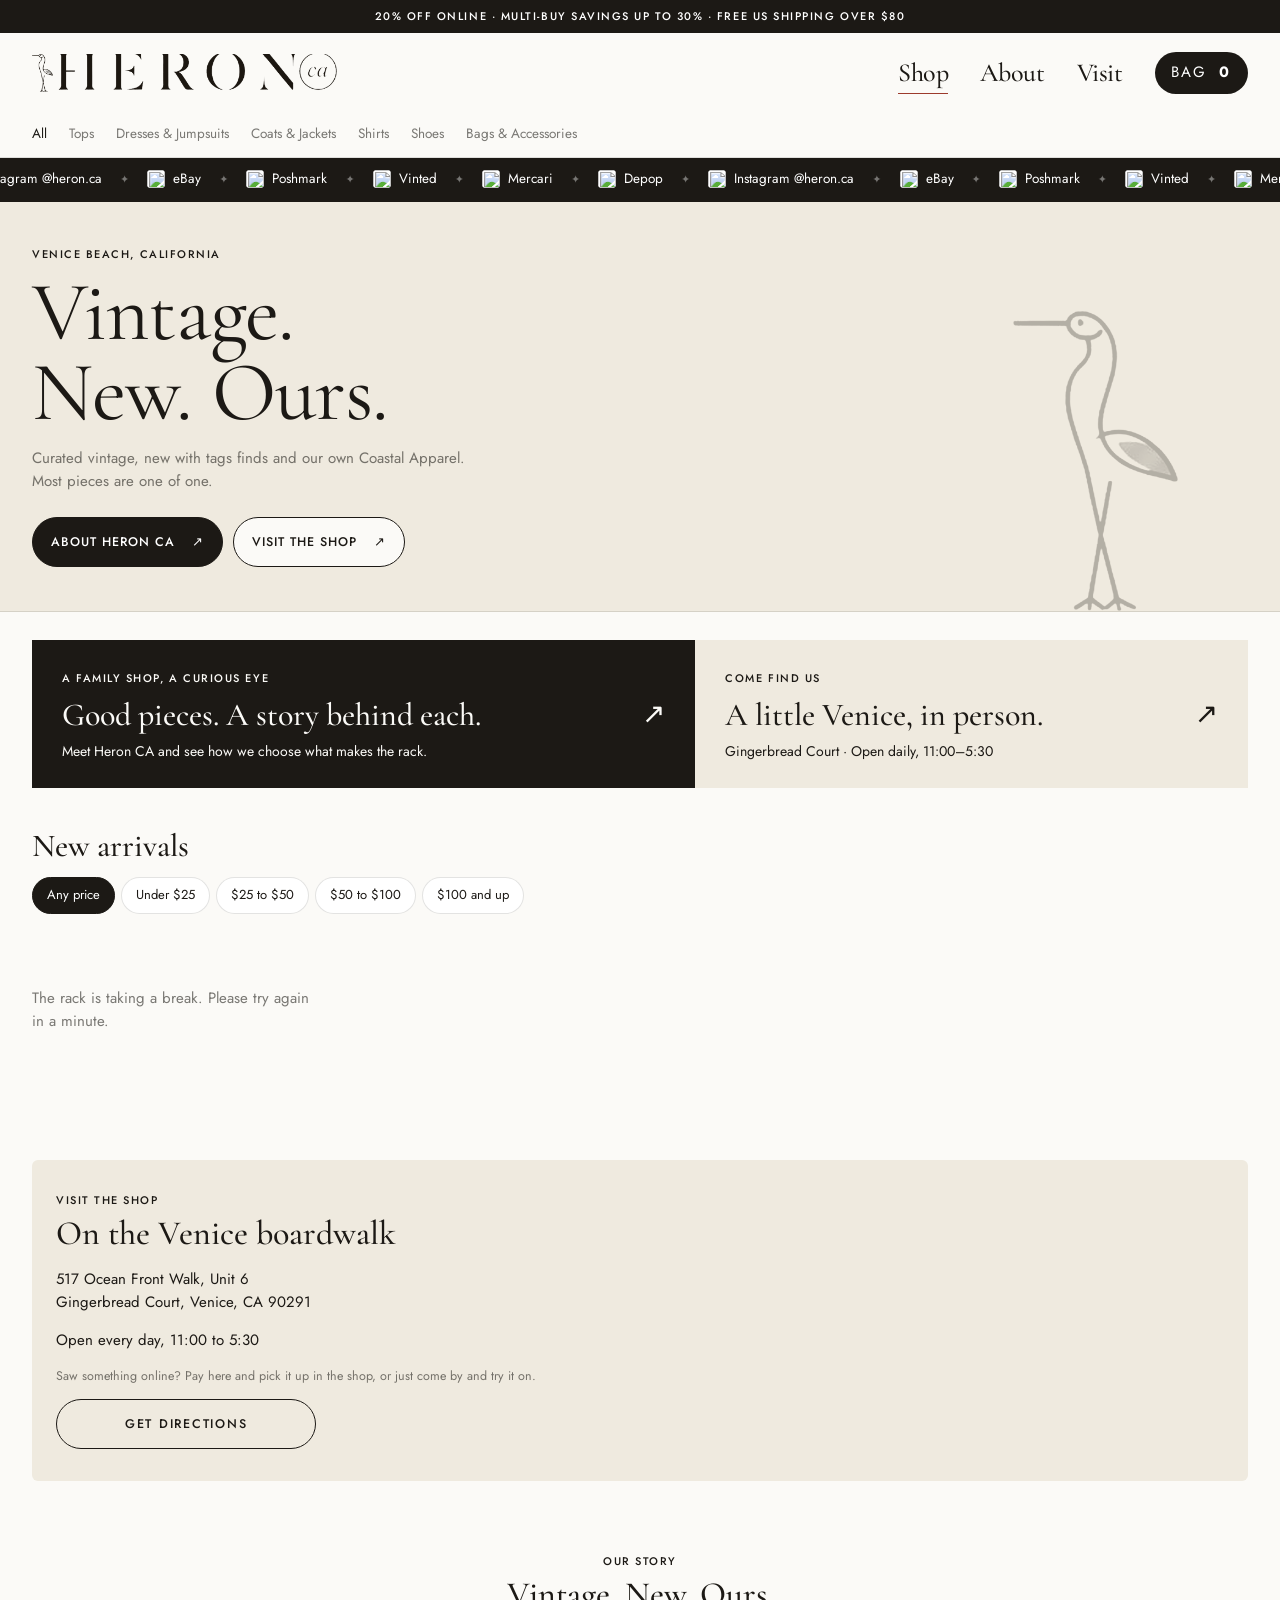
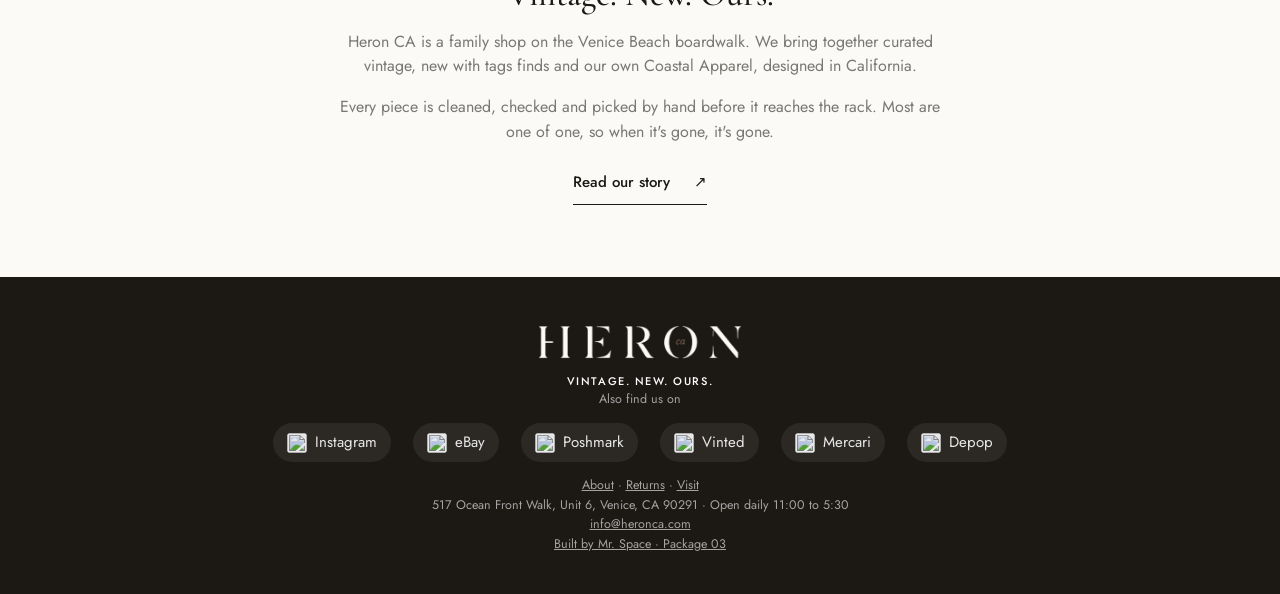
==== commit 9f088fb5: "Refine storefront navigation with editorial serif typography" ====
--- a/index.html
+++ b/index.html
@@ -5,7 +5,7 @@
 <link rel="icon" href="/assets/heron-ca.png">
 <link rel="preconnect" href="https://fonts.googleapis.com"><link rel="preconnect" href="https://fonts.gstatic.com" crossorigin>
 <link href="https://fonts.googleapis.com/css2?family=Cormorant+Garamond:wght@400;500&family=Jost:wght@400;500&display=swap" rel="stylesheet">
-<link rel="stylesheet" href="/assets/heron.css?v=14">
+<link rel="stylesheet" href="/assets/heron.css?v=15">
 <link rel="stylesheet" href="/assets/editorial.css?v=1"></head>
 <body class="home-page">
 <section class="hero" id="hero"><div class="wrap"><div class="caps">Venice Beach, California</div>
--- a/assets/heron.css
+++ b/assets/heron.css
@@ -142,23 +142,26 @@
 @media(max-width:560px){.hero-shade{background:linear-gradient(0deg,var(--sand) 8%,rgba(0,0,0,0) 75%)}.hero.has-video .wrap{justify-content:flex-end}.hero.has-video .bird{opacity:.35}}
 @media(prefers-reduced-motion:reduce){.hero-bg{animation:none}}
 
-/* Primary navigation stays prominent and touch-friendly on every storefront page. */
+/* Editorial primary navigation: generous type, open spacing, restrained rules. */
 header.top .bar{height:80px}
-header.top .menu{display:flex;gap:8px}
-header.top .menu a{display:inline-flex;align-items:center;justify-content:center;min-height:44px;min-width:86px;padding:10px 22px;border:1px solid #d8cebc;border-radius:999px;background:var(--sand);color:var(--ink);font-size:15px;font-weight:500;letter-spacing:.02em;text-decoration:none;transition:background .18s ease,border-color .18s ease}
-header.top .menu a:hover{background:#e1d7c6;border-color:var(--ink)}
-header.top .menu a[href="/about.html#visit"]{background:var(--brick);border-color:var(--brick);color:#fff}
-header.top .menu a[href="/about.html#visit"]:hover{background:#7d2e23;border-color:#7d2e23}
-header.top .menu a:focus-visible{outline:2px solid var(--ink);outline-offset:4px}
+header.top .right{gap:32px}
+header.top .menu{display:flex;align-items:center;gap:32px}
+header.top .menu a{display:inline-flex;align-items:center;justify-content:center;position:relative;min-height:48px;padding:6px 0;background:transparent;border:0;border-radius:0;color:var(--ink);font:500 26px/1.1 'Cormorant Garamond',Georgia,serif;letter-spacing:-.015em;text-decoration:none}
+header.top .menu a::after{content:"";position:absolute;left:0;right:0;bottom:3px;height:1px;background:var(--brick);transform:scaleX(0);transform-origin:left;transition:transform .2s ease}
+header.top .menu a:hover{color:var(--brick)}
+header.top .menu a:hover::after,body.about-page header.top .menu a[href="/about.html"]::after,body.home-page header.top .menu a[href="/"]::after{transform:scaleX(1)}
+header.top .menu a[href="/about.html#visit"]{color:var(--ink)}
+header.top .menu a:focus-visible{outline:2px solid var(--brick);outline-offset:6px}
 section[id]{scroll-margin-top:144px}
 @media(max-width:640px){
-  header.top .bar{display:grid;grid-template-columns:1fr auto;gap:8px 12px;height:auto;min-height:116px;padding-top:10px;padding-bottom:10px}
+  header.top .bar{display:grid;grid-template-columns:1fr auto;gap:6px 12px;height:auto;min-height:120px;padding-top:10px;padding-bottom:0}
   header.top .logo{grid-column:1;grid-row:1;align-self:center}
   header.top .logo img{height:28px;width:auto;max-width:100%}
   header.top .right{display:contents}
   header.top .bag{grid-column:2;grid-row:1;min-height:42px;padding:10px 16px}
-  header.top .menu{grid-column:1/-1;grid-row:2;display:grid;grid-template-columns:repeat(3,minmax(0,1fr));gap:8px;width:100%}
-  header.top .menu a{min-width:0;min-height:44px;padding:10px 12px;font-size:15px}
+  header.top .menu{grid-column:1/-1;grid-row:2;display:grid;grid-template-columns:repeat(3,minmax(0,1fr));gap:0;width:100%;border-top:1px solid var(--line)}
+  header.top .menu a{min-width:0;min-height:58px;padding:10px 0;font-size:27px}
+  header.top .menu a::after{left:25%;right:25%;bottom:8px}
   section[id],body.about-page section[id]{scroll-margin-top:184px}
 }
-@media(prefers-reduced-motion:reduce){header.top .menu a{transition:none}}
+@media(prefers-reduced-motion:reduce){header.top .menu a::after{transition:none}}
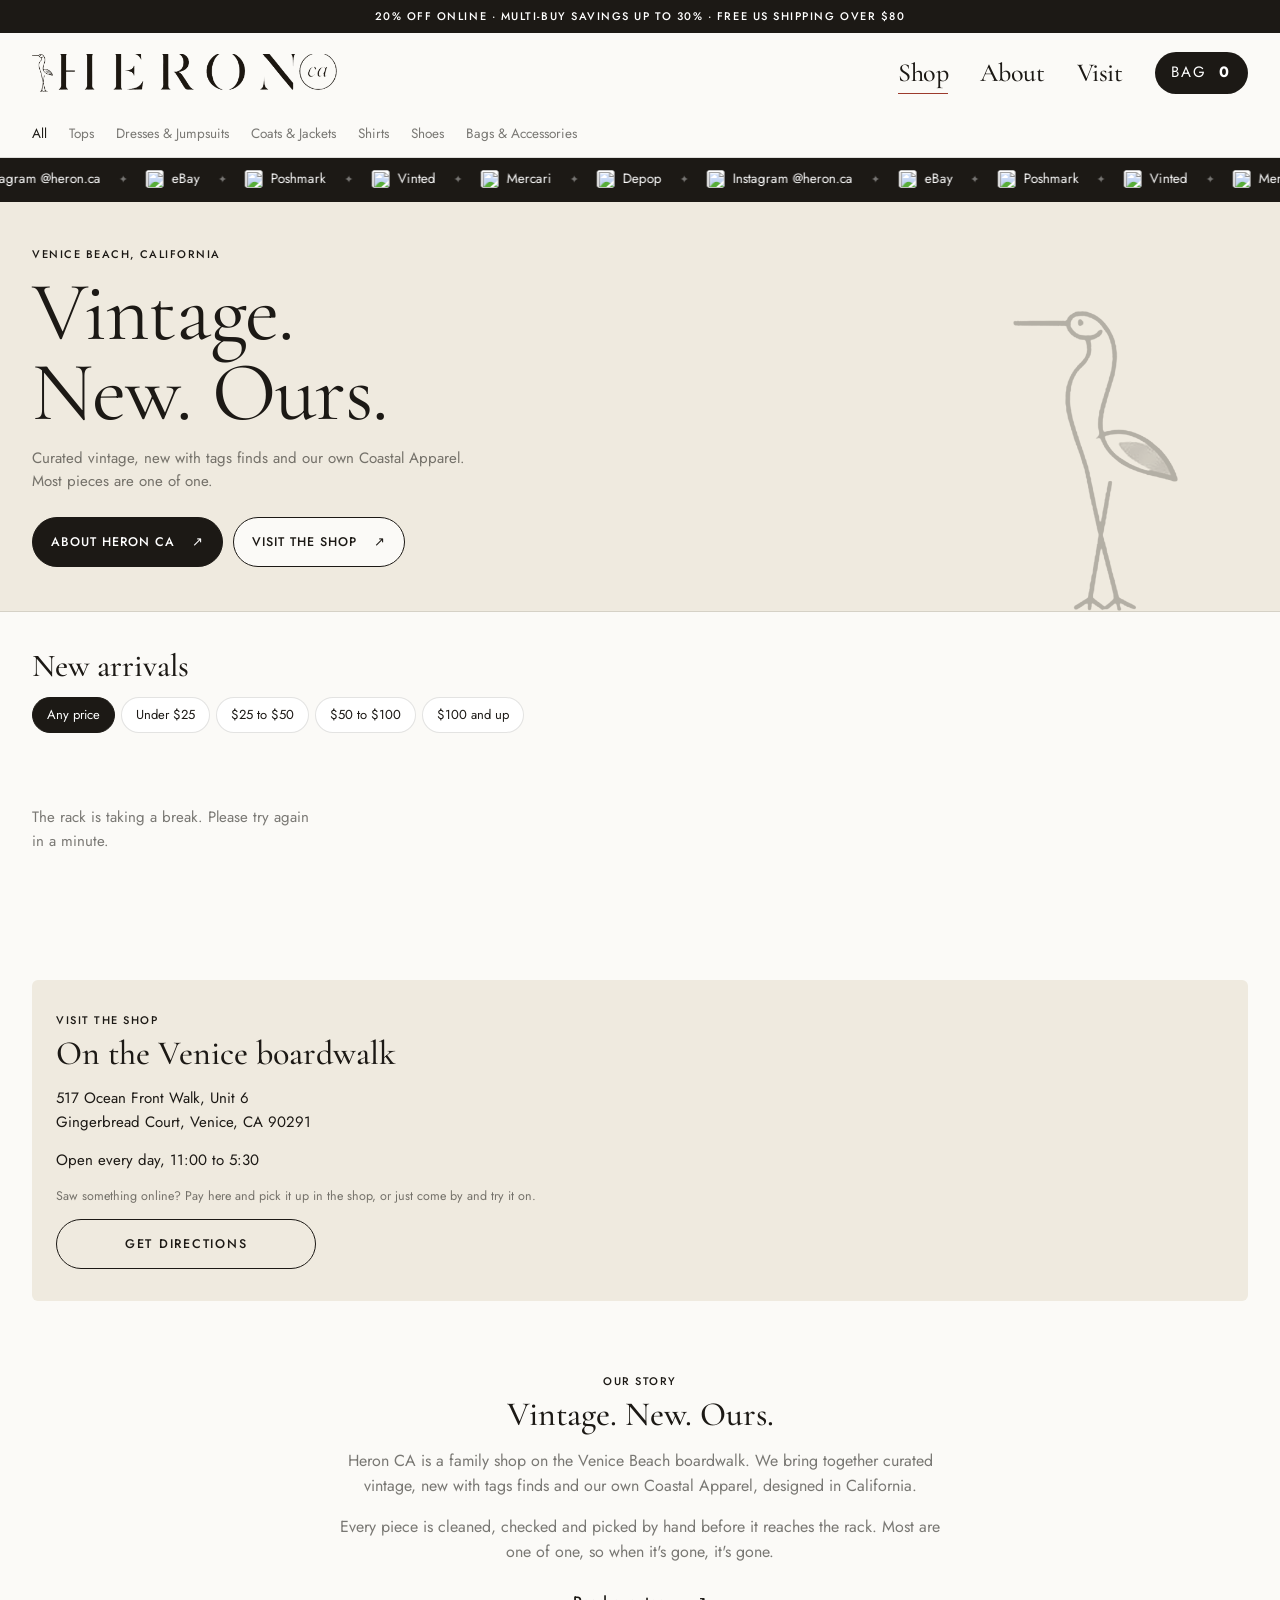
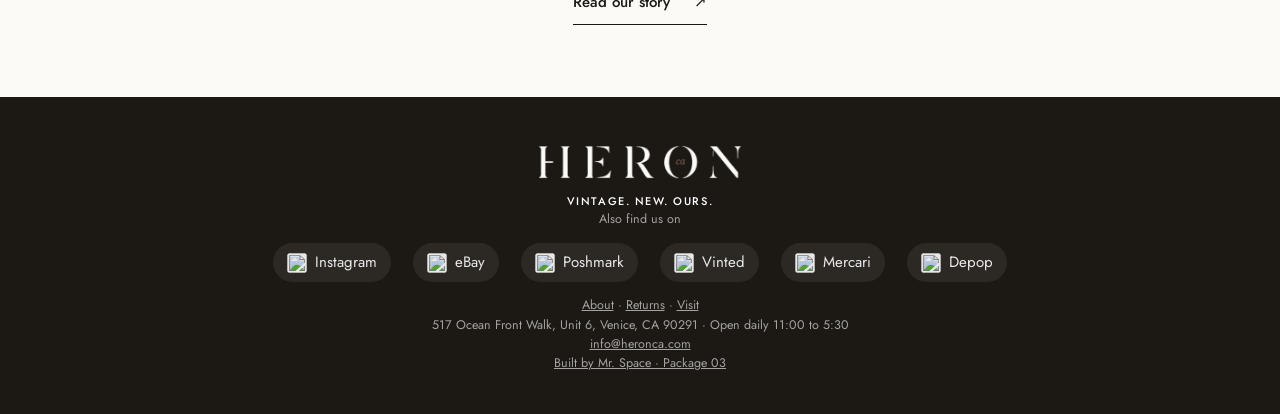
==== commit f50b565d: "Remove duplicated About and Visit callouts from homepage" ====
--- a/index.html
+++ b/index.html
@@ -13,10 +13,6 @@
   <div class="hero-actions"><a class="btn" href="/about.html">About Heron CA <span aria-hidden="true">↗</span></a><a class="btn alt" href="/about.html#visit">Visit the shop <span aria-hidden="true">↗</span></a></div>
   <img class="bird" src="/assets/heron-bird.png" alt=""></div></section>
 <main class="wrap">
-  <nav class="home-discover" aria-label="Discover Heron CA">
-    <a href="/about.html"><div><span class="caps">A family shop, a curious eye</span><h2>Good pieces. A story behind each.</h2><p>Meet Heron CA and see how we choose what makes the rack.</p></div><span class="discover-arrow" aria-hidden="true">↗</span></a>
-    <a href="/about.html#visit"><div><span class="caps">Come find us</span><h2>A little Venice, in person.</h2><p>Gingerbread Court · Open daily, 11:00–5:30</p></div><span class="discover-arrow" aria-hidden="true">↗</span></a>
-  </nav>
   <div class="head"><h2 id="title">New arrivals</h2><span class="small" id="count"></span></div>
   <div style="display:flex;gap:6px;flex-wrap:wrap;margin-bottom:18px" id="bands"></div>
   <div class="grid" id="grid"><p class="empty">Loading the rack…</p></div>
@@ -44,7 +40,7 @@
 const BANDS = [["", "Any price"], ["u25", "Under $25"], ["25-50", "$25 to $50"], ["50-100", "$50 to $100"], ["100", "$100 and up"]];
 const inBand = (c) => !band || (band === "u25" ? c < 2500 : band === "25-50" ? c >= 2500 && c < 5000 : band === "50-100" ? c >= 5000 && c < 10000 : c >= 10000);
 $("#bands").innerHTML = BANDS.map(([v, l]) => { const p = new URLSearchParams(q); v ? p.set("p", v) : p.delete("p"); return `<a class="chip${v === band ? " on" : ""}" href="?${p}">${l}</a>`; }).join("");
-if (cat) { $("#title").textContent = cat; $("#hero").hidden = true; $(".home-discover").hidden = true; }
+if (cat) { $("#title").textContent = cat; $("#hero").hidden = true; }
 shop().then((s) => {
   const list = s.items.filter((x) => (!cat || x.category === cat) && inBand(x.site_price));
   $("#count").textContent = `${list.filter((x) => !x.sold).length} pieces · ${s.discount}% off online, multi-buy deals in your bag`;
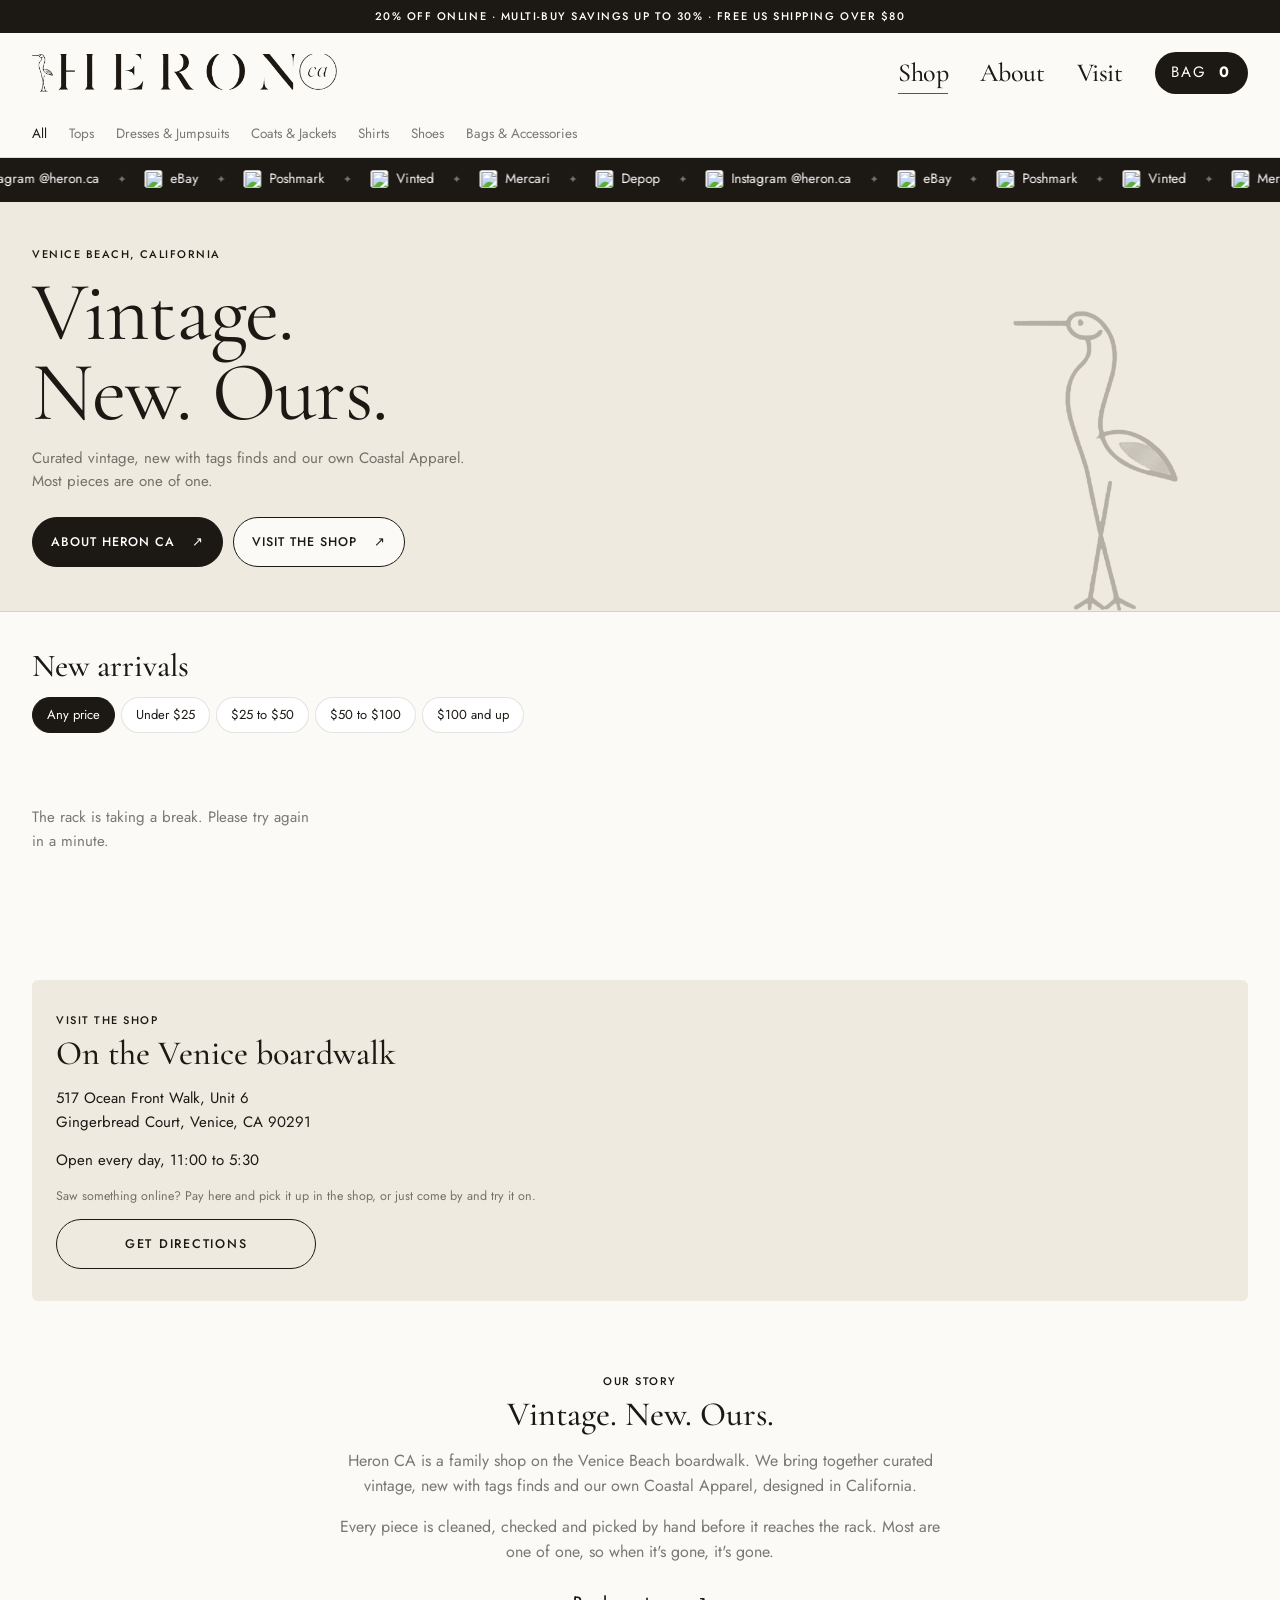
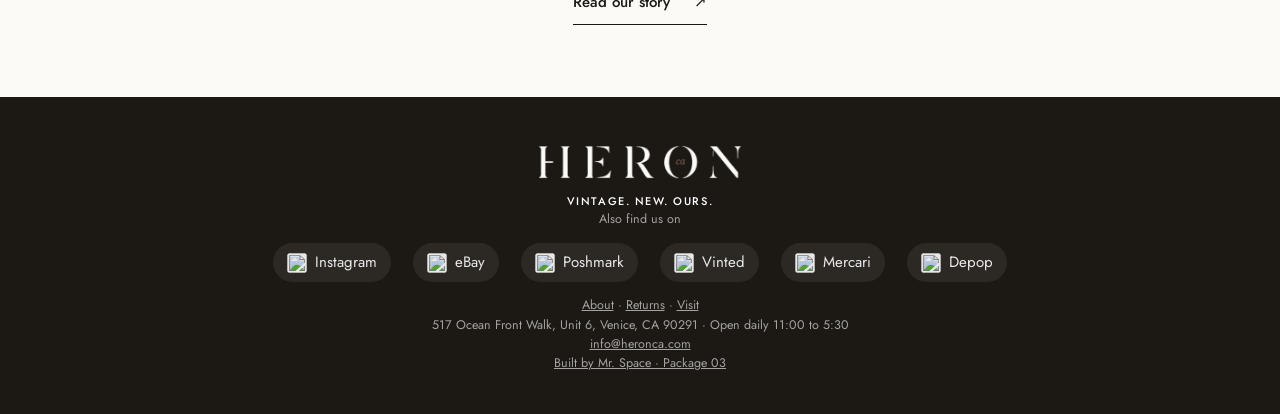
==== commit bc2ae66a: "Render storefront products in batches of 20 as visitors scroll" ====
--- a/index.html
+++ b/index.html
@@ -16,6 +16,10 @@
   <div class="head"><h2 id="title">New arrivals</h2><span class="small" id="count"></span></div>
   <div style="display:flex;gap:6px;flex-wrap:wrap;margin-bottom:18px" id="bands"></div>
   <div class="grid" id="grid"><p class="empty">Loading the rack…</p></div>
+  <div id="rackMore" hidden style="text-align:center;margin:32px 0">
+    <button class="chip" id="loadMore" type="button" aria-controls="grid">Load 20 more pieces</button>
+    <p class="small" id="rackProgress" role="status" aria-live="polite"></p>
+  </div>
 
   <div id="aerial" hidden style="margin:72px 0 -48px"></div>
   <section class="visit" id="visit">
@@ -41,10 +45,35 @@
 const inBand = (c) => !band || (band === "u25" ? c < 2500 : band === "25-50" ? c >= 2500 && c < 5000 : band === "50-100" ? c >= 5000 && c < 10000 : c >= 10000);
 $("#bands").innerHTML = BANDS.map(([v, l]) => { const p = new URLSearchParams(q); v ? p.set("p", v) : p.delete("p"); return `<a class="chip${v === band ? " on" : ""}" href="?${p}">${l}</a>`; }).join("");
 if (cat) { $("#title").textContent = cat; $("#hero").hidden = true; }
+function renderRack(list) {
+  const grid = $("#grid"), more = $("#rackMore"), progress = $("#rackProgress");
+  grid.innerHTML = "";
+  more.hidden = true;
+  if (!list.length) { grid.innerHTML = `<p class="empty">Nothing here right now. New pieces land every week.</p>`; return; }
+  let shown = 0, observer;
+  function loadNext() {
+    if (shown >= list.length) return;
+    const next = list.slice(shown, shown + 20);
+    grid.insertAdjacentHTML("beforeend", next.map(card).join(""));
+    shown += next.length;
+    progress.textContent = `${shown} of ${list.length} pieces shown`;
+    more.hidden = shown >= list.length;
+    $("#loadMore").textContent = `Load ${Math.min(20, list.length - shown)} more pieces`;
+    if (more.hidden) observer?.disconnect();
+  }
+  $("#loadMore").onclick = loadNext;
+  loadNext();
+  if (!more.hidden && "IntersectionObserver" in window) {
+    observer = new IntersectionObserver(entries => {
+      if (entries.some(entry => entry.isIntersecting)) loadNext();
+    }, { rootMargin: "320px 0px" });
+    observer.observe(more);
+  }
+}
 shop().then((s) => {
   const list = s.items.filter((x) => (!cat || x.category === cat) && inBand(x.site_price));
   $("#count").textContent = `${list.filter((x) => !x.sold).length} pieces · ${s.discount}% off online, multi-buy deals in your bag`;
-  $("#grid").innerHTML = list.length ? list.map(card).join("") : `<p class="empty">Nothing here right now. New pieces land every week.</p>`;
+  renderRack(list);
 }).catch(() => ($("#grid").innerHTML = `<p class="empty">The rack is taking a break. Please try again in a minute.</p>`));
 </script>
 </body></html>
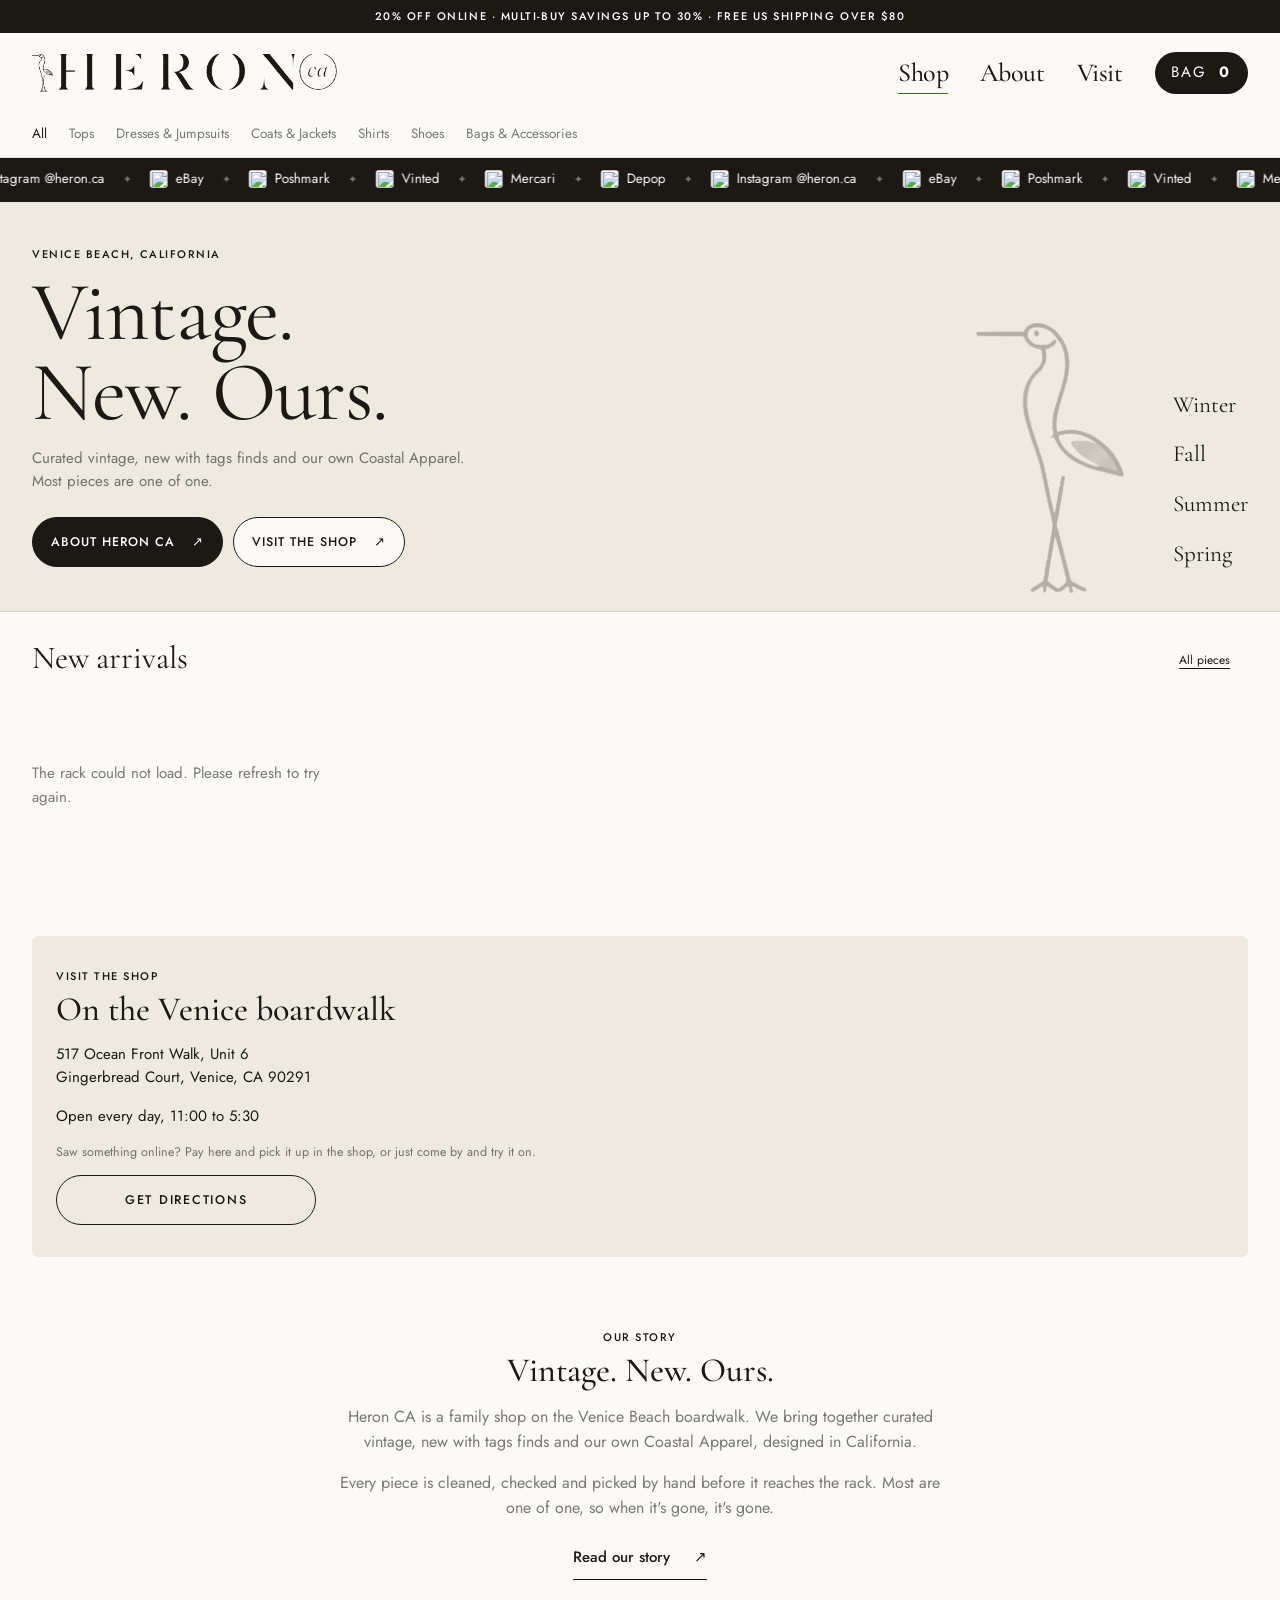
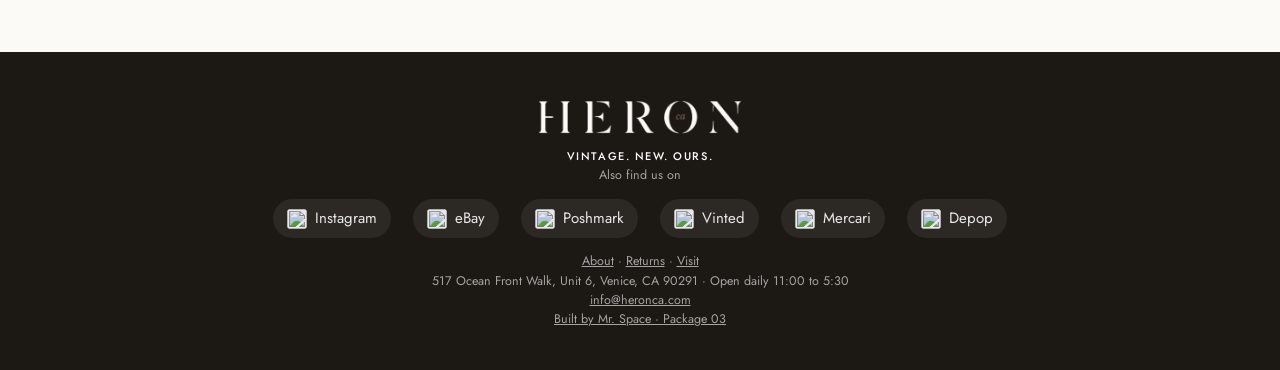
==== commit 57cf1585: "Add seasonal collections menu beside the hero bird" ====
--- a/index.html
+++ b/index.html
@@ -6,14 +6,21 @@
 <link rel="preconnect" href="https://fonts.googleapis.com"><link rel="preconnect" href="https://fonts.gstatic.com" crossorigin>
 <link href="https://fonts.googleapis.com/css2?family=Cormorant+Garamond:wght@400;500&family=Jost:wght@400;500&display=swap" rel="stylesheet">
 <link rel="stylesheet" href="/assets/heron.css?v=15">
-<link rel="stylesheet" href="/assets/editorial.css?v=1"></head>
+<link rel="stylesheet" href="/assets/editorial.css?v=1"><link rel="stylesheet" href="/assets/seasons.css?v=1"></head>
 <body class="home-page">
 <section class="hero" id="hero"><div class="wrap"><div class="caps">Venice Beach, California</div>
   <h1>Vintage.<br>New. Ours.</h1><p>Curated vintage, new with tags finds and our own Coastal Apparel. Most pieces are one of one.</p>
   <div class="hero-actions"><a class="btn" href="/about.html">About Heron CA <span aria-hidden="true">↗</span></a><a class="btn alt" href="/about.html#visit">Visit the shop <span aria-hidden="true">↗</span></a></div>
-  <img class="bird" src="/assets/heron-bird.png" alt=""></div></section>
-<main class="wrap">
-  <div class="head"><h2 id="title">New arrivals</h2><span class="small" id="count"></span></div>
+  <img class="bird" src="/assets/heron-bird.png" alt=""><nav class="collection-picker" aria-label="Seasonal collections">
+    <div class="season-options" role="group" aria-label="Choose a collection">
+      <button type="button" data-season="spring">Spring</button>
+      <button type="button" data-season="summer">Summer</button>
+      <button type="button" data-season="fall">Fall</button>
+      <button type="button" data-season="winter">Winter</button>
+    </div>
+  </nav></div></section>
+<main class="wrap" id="rack">
+  <div class="head"><h2 id="title">New arrivals</h2><div class="rack-meta"><button class="all-pieces" type="button" data-season="all" aria-pressed="true">All pieces</button><span class="small" id="count"></span></div></div>
   <div style="display:flex;gap:6px;flex-wrap:wrap;margin-bottom:18px" id="bands"></div>
   <div class="grid" id="grid"><p class="empty">Loading the rack…</p></div>
   <div id="rackMore" hidden style="text-align:center;margin:32px 0">
@@ -38,42 +45,5 @@
   </section>
 </main>
 <script src="/assets/heron.js?v=14"></script>
-<script>
-chrome();
-const q = new URLSearchParams(location.search), cat = q.get("c") || "", band = q.get("p") || "";
-const BANDS = [["", "Any price"], ["u25", "Under $25"], ["25-50", "$25 to $50"], ["50-100", "$50 to $100"], ["100", "$100 and up"]];
-const inBand = (c) => !band || (band === "u25" ? c < 2500 : band === "25-50" ? c >= 2500 && c < 5000 : band === "50-100" ? c >= 5000 && c < 10000 : c >= 10000);
-$("#bands").innerHTML = BANDS.map(([v, l]) => { const p = new URLSearchParams(q); v ? p.set("p", v) : p.delete("p"); return `<a class="chip${v === band ? " on" : ""}" href="?${p}">${l}</a>`; }).join("");
-if (cat) { $("#title").textContent = cat; $("#hero").hidden = true; }
-function renderRack(list) {
-  const grid = $("#grid"), more = $("#rackMore"), progress = $("#rackProgress");
-  grid.innerHTML = "";
-  more.hidden = true;
-  if (!list.length) { grid.innerHTML = `<p class="empty">Nothing here right now. New pieces land every week.</p>`; return; }
-  let shown = 0, observer;
-  function loadNext() {
-    if (shown >= list.length) return;
-    const next = list.slice(shown, shown + 20);
-    grid.insertAdjacentHTML("beforeend", next.map(card).join(""));
-    shown += next.length;
-    progress.textContent = `${shown} of ${list.length} pieces shown`;
-    more.hidden = shown >= list.length;
-    $("#loadMore").textContent = `Load ${Math.min(20, list.length - shown)} more pieces`;
-    if (more.hidden) observer?.disconnect();
-  }
-  $("#loadMore").onclick = loadNext;
-  loadNext();
-  if (!more.hidden && "IntersectionObserver" in window) {
-    observer = new IntersectionObserver(entries => {
-      if (entries.some(entry => entry.isIntersecting)) loadNext();
-    }, { rootMargin: "320px 0px" });
-    observer.observe(more);
-  }
-}
-shop().then((s) => {
-  const list = s.items.filter((x) => (!cat || x.category === cat) && inBand(x.site_price));
-  $("#count").textContent = `${list.filter((x) => !x.sold).length} pieces · ${s.discount}% off online, multi-buy deals in your bag`;
-  renderRack(list);
-}).catch(() => ($("#grid").innerHTML = `<p class="empty">The rack is taking a break. Please try again in a minute.</p>`));
-</script>
+<script src="/assets/seasons.js?v=1"></script>
 </body></html>
--- a/assets/seasons.css
+++ b/assets/seasons.css
@@ -0,0 +1,40 @@
+/* Seasons rise beside the Heron bird in the existing aerial hero. */
+.hero .wrap{padding-right:300px;min-height:390px}
+.hero .bird{right:156px;bottom:18px;height:270px;opacity:.28}
+.collection-picker{position:absolute;right:32px;bottom:34px;z-index:3}
+.season-options{display:flex;flex-direction:column-reverse;align-items:flex-start;gap:5px}
+.season-options button{appearance:none;font:400 23px/1.2 'Cormorant Garamond',Georgia,serif;background:none;border:0;border-bottom:1px solid transparent;border-radius:0;color:var(--ink);padding:8px 0;cursor:pointer;min-height:44px}
+.season-options button[aria-pressed=true]{color:var(--brick);border-bottom-color:var(--brick)}
+.season-options button:hover{color:var(--brick)}
+.hero.has-video .collection-picker{background:rgba(251,250,247,.88);padding:12px 20px}
+.hero.has-video .bird{right:168px}
+.hero-actions{max-width:470px}
+#rack{scroll-margin-top:140px}
+#rack .head{margin-top:28px}
+#rack .head h2{font-weight:400}
+.collection-picker[hidden]{display:none}
+@media(max-width:759px){
+ .hero .wrap{padding-right:230px;min-height:370px}
+ .hero h1{font-size:52px}
+ .hero .bird{right:122px;height:200px;bottom:24px}
+ .collection-picker{right:16px;bottom:26px}
+ .season-options button{font-size:21px}
+ .hero.has-video .bird{right:136px}
+ .hero.has-video .collection-picker{padding:10px 14px}
+ .hero-actions{flex-direction:column}
+ .hero-actions .btn{flex:none}
+}
+@media(max-width:520px){
+ .hero .wrap{padding-right:145px;padding-top:30px;padding-bottom:30px;min-height:420px}
+ .hero h1{font-size:44px}
+ .hero p{font-size:13px}
+ .hero .bird{right:114px;bottom:28px;height:130px;opacity:.18}
+ .hero.has-video .bird{right:126px;opacity:.35}
+ .collection-picker{bottom:32px}
+ .season-options button{font-size:20px}
+ .hero-actions{gap:8px;margin-top:20px;max-width:180px}
+ .hero-actions .btn{font-size:10px;letter-spacing:.04em;padding:12px 8px}
+ .hero-actions span{margin-left:4px}
+}
+.rack-meta{display:flex;align-items:center;gap:18px;flex-wrap:wrap}
+.all-pieces{border:0;background:none;font:inherit;font-size:12px;padding:6px 0;cursor:pointer;color:var(--ink);text-decoration:underline;text-underline-offset:4px}
